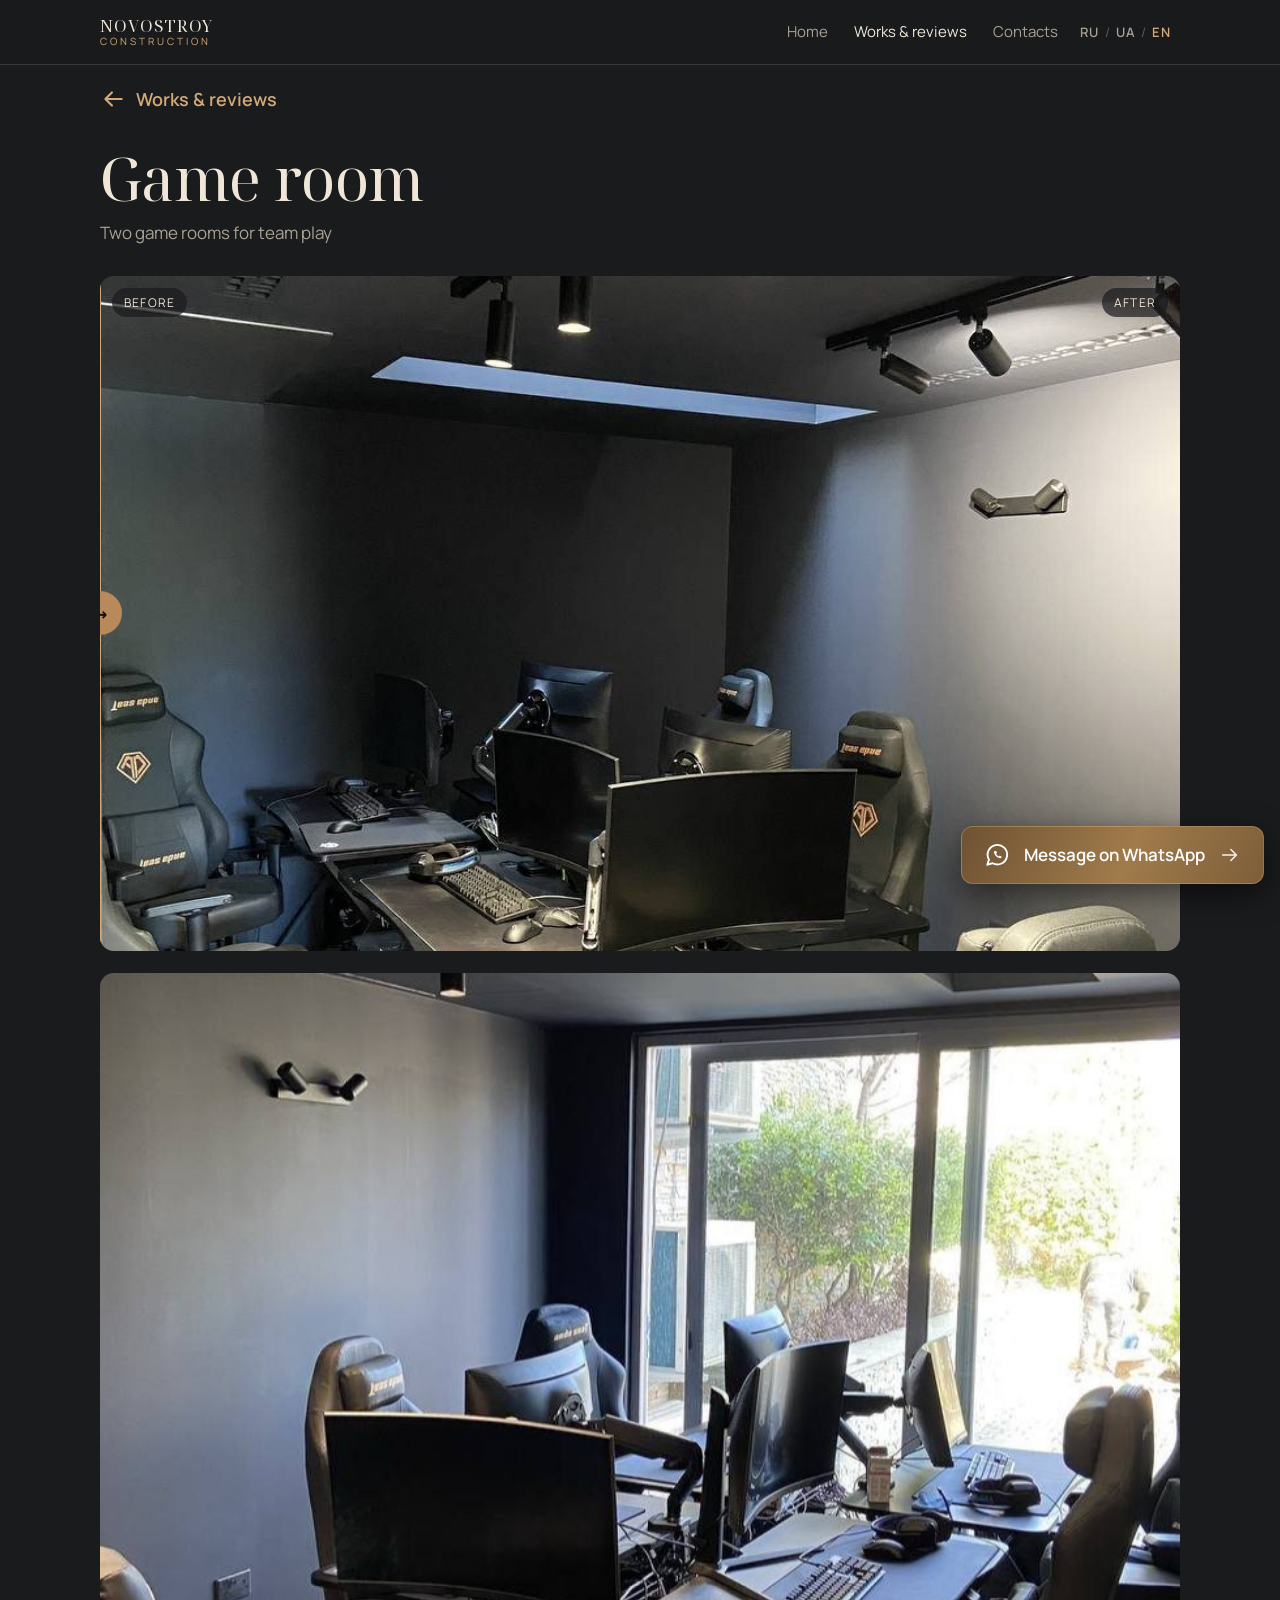
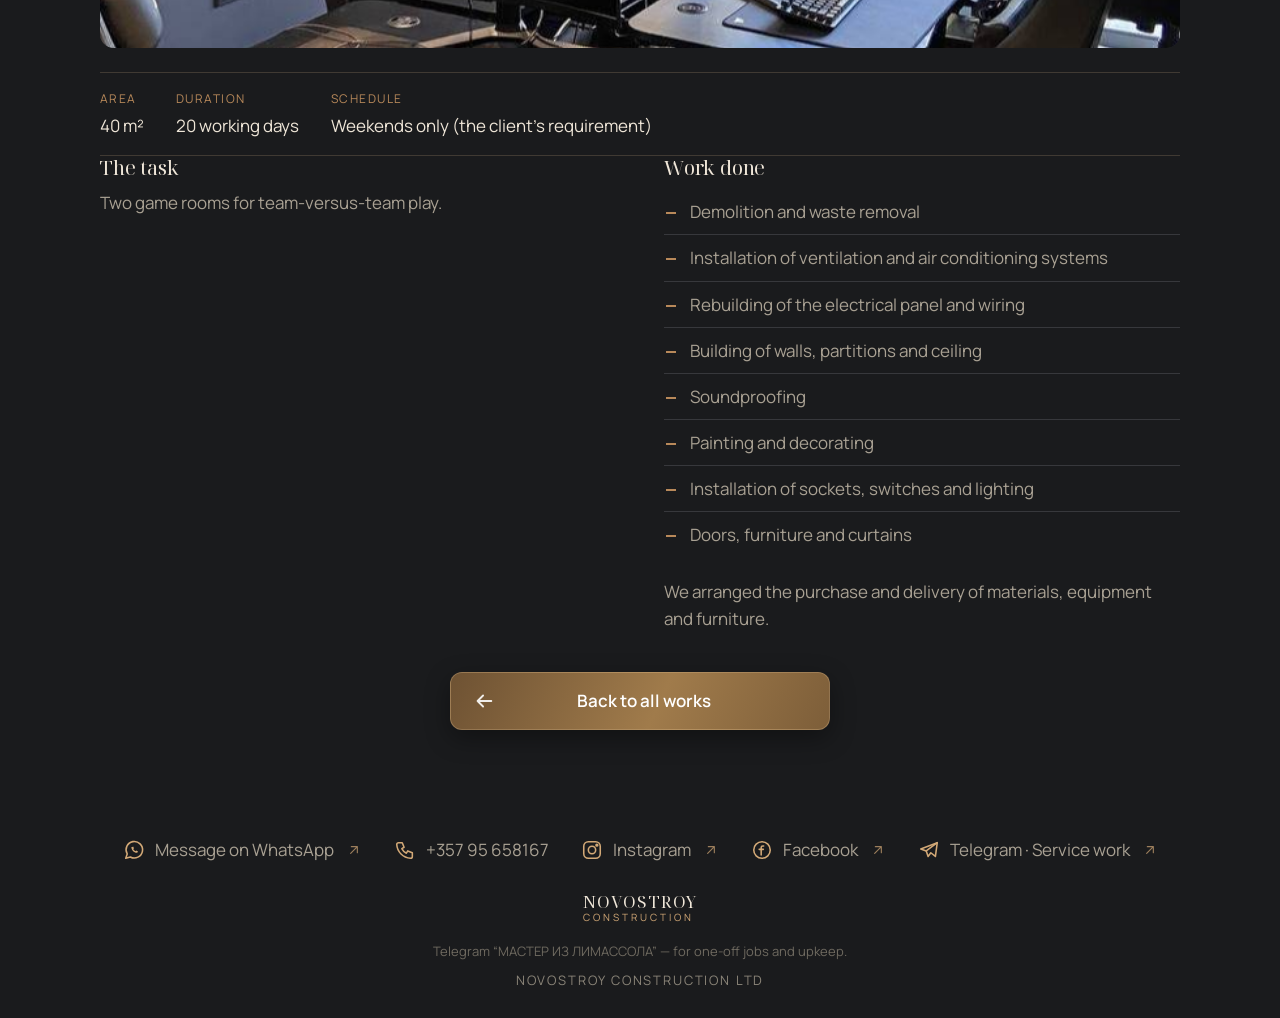
==== game.html @ 25ac3d50 "Add project details, three featured projects on home, hero projects button and company legal name" ====
<!doctype html>
<html lang="ru">
<head>
<meta charset="utf-8">
<meta name="viewport" content="width=device-width, initial-scale=1, viewport-fit=cover">
<title>Игровая комната — Novostroy Construction</title>
<meta name="description" content="Игровая комната — Две игровые комнаты для командной игры. Novostroy Construction, Лимассол.">
<!-- Пока сайт на проверке: просим поисковики его не индексировать. ПЕРЕД ЗАПУСКОМ ЭТУ СТРОКУ УДАЛИТЬ -->
<meta name="robots" content="noindex, nofollow">
<meta property="og:title" content="Игровая комната — Novostroy Construction">
<meta property="og:description" content="Игровая комната — Две игровые комнаты для командной игры. Novostroy Construction, Лимассол.">
<meta property="og:type" content="website">
<link rel="icon" href="img/favicon.png">
<link rel="preconnect" href="https://fonts.googleapis.com">
<link rel="preconnect" href="https://fonts.gstatic.com" crossorigin>
<link href="https://fonts.googleapis.com/css2?family=Manrope:wght@400;500;600;700&family=Noto+Serif+Display:wght@400;500&display=swap" rel="stylesheet">
<link rel="stylesheet" href="css/base.css?v=23">
<link rel="stylesheet" href="css/project.css?v=23">
<script>document.documentElement.classList.add('js')</script>
</head>
<body data-page="project" data-title="title_game">
<div id="site-header"></div>
<main class="wrap project">
  <a class="back" href="works.html"><svg viewBox="0 0 24 24" fill="none" stroke="currentColor" stroke-width="2" stroke-linecap="round" stroke-linejoin="round"><path d="M20 12H5M11 6l-6 6 6 6"/></svg><span data-t="back_w">Работы и отзывы</span></a>
  <div class="page-h"><h1 data-t="o3">Игровая комната</h1><p data-t="o3d">Две игровые комнаты для командной игры</p></div>
  <div class="ba real" data-ba><img src="img/game-after.jpg" width="960" height="1280" loading="lazy" decoding="async" alt=""><img class="b" src="img/game-before.jpg" width="960" height="1200" loading="lazy" decoding="async" alt=""><span class="ln"></span><span class="kn">↔</span><span class="tag l" data-t="before">До</span><span class="tag r" data-t="after">После</span><input type="range" min="0" max="100" value="50" aria-label="before / after"></div>
  <div class="gal n1"><div class="gi"><img src="img/game-after2.jpg" width="960" height="1280" loading="lazy" decoding="async" alt=""></div></div>
  <dl class="meta"><div><dt data-t="lbl_area">Площадь</dt><dd data-t="o3_area">40 м²</dd></div><div><dt data-t="lbl_term">Срок</dt><dd data-t="o3_term">20 рабочих дней</dd></div><div><dt data-t="lbl_sched">График</dt><dd data-t="o3_sched">Только по выходным (условие заказчика)</dd></div></dl>
  <div class="det">
    <div><h3 data-t="task">Задача</h3><p data-t="o3t">Две игровые комнаты для игры «команда на команду».</p></div>
    <div><h3 data-t="done">Что сделали</h3><ul class="ck"><li data-t="o3w1">Демонтаж и вывоз мусора</li><li data-t="o3w2">Установка систем вентиляции и кондиционирования</li><li data-t="o3w3">Пересборка электрощита и проводки</li><li data-t="o3w4">Возведение стен, перегородок и потолка</li><li data-t="o3w5">Шумоизоляция</li><li data-t="o3w6">Малярные работы</li><li data-t="o3w7">Установка розеток, выключателей и освещения</li><li data-t="o3w8">Двери, мебель, шторы</li></ul><p class="pnote" data-t="o3n">Закупку и доставку материалов, техники и мебели организовала наша компания.</p></div>
  </div>
  <div class="rev"></div>
  <div class="backbox"><a class="btn bk" href="works.html"><svg class="ar" viewBox="0 0 24 24" fill="none" stroke="currentColor" stroke-width="2" stroke-linecap="round" stroke-linejoin="round"><path d="M20 12H5M11 6l-6 6 6 6"/></svg><span data-t="back_all">Вернуться ко всем работам</span></a></div>
</main>

<div id="site-footer"></div>
<script src="js/config.js?v=23" defer></script>
<script src="js/i18n.js?v=23" defer></script>
<script src="js/common.js?v=23" defer></script>
<script src="js/project.js?v=23" defer></script>
</body>
</html>
---- css/base.css ----
/* ===== Общие стили для всех страниц ===== */

/* Цвета и шрифты. Меняются в одном месте */
:root {
  --bg: #1a1b1d;
  --bg2: #222326;
  --bg3: #2a2b2f;
  --line: #37383c;
  --tx: #efe6d8;
  --mut: #a9a193;
  --br: #b8895a;
  --br2: #d3a977;
  --r: 0.875rem;
  --serif: 'Noto Serif Display', 'Noto Serif', Georgia, serif;
  --sans: 'Manrope', system-ui, sans-serif;
}

* { box-sizing: border-box; margin: 0; padding: 0; }
html {
  scroll-behavior: smooth; -webkit-text-size-adjust: 100%;
  /* Всё в rem: на широких экранах (1920 и больше) сайт сам становится крупнее.
     До 1360 пикселей ширины = 16px, на 1920 = 24px (в 1,5 раза), потолок 30px. */
  font-size: clamp(16px, calc(1.43vw - 3.43px), 30px);
}
body {
  background: var(--bg);
  color: var(--tx);
  font: 400 1.0625rem/1.6 var(--sans);
  overflow-x: hidden;
  animation: page-in .16s ease-out;
}
@keyframes page-in { from { opacity: 0; } to { opacity: 1; } }
@media (max-width: 640px) { body { padding-bottom: 5.25rem; } }

img { display: block; max-width: 100%; height: auto; }
a { color: inherit; text-decoration: none; }
button { font: inherit; color: inherit; background: none; border: 0; cursor: pointer; }
.wrap { max-width: 70rem; margin: 0 auto; padding: 0 1.25rem; }
h1, h2, h3 { font-family: var(--serif); font-weight: 400; line-height: 1.15; letter-spacing: -.01em; }
h2 { font-size: clamp(1.75rem, 4vw, 2.5rem); margin-bottom: 1.125rem; }
section { padding: 3.5rem 0; }
p { color: var(--mut); max-width: 62ch; }
p + p { margin-top: 0.75rem; }
.eyebrow {
  font-size: clamp(1.1875rem, 2.6vw, 1.5rem);
  letter-spacing: .12em;
  text-transform: uppercase;
  color: var(--br2);
  margin-bottom: 0.875rem;
  font-weight: 700;
}

/* ===== Шапка ===== */
.site-header {
  position: sticky; top: 0; z-index: 50;
  background: rgba(26, 27, 29, .92);
  backdrop-filter: blur(0.625rem);
  border-bottom: 1px solid var(--line);
}
.hd { display: flex; align-items: center; gap: 0.875rem; height: 4rem; }
.brand {
  display: flex; align-items: center; gap: 0.6875rem;
  font-family: var(--serif); font-size: 1.0625rem; letter-spacing: .06em; line-height: 1.1;
  flex: 1;
}
.brand .lg { height: 2.375rem; width: auto; }
.brand small {
  display: block; font-family: var(--sans); font-size: 0.625rem; letter-spacing: .3em; color: var(--br2);
}
nav.d { display: none; gap: 1.625rem; font-size: 0.9375rem; color: var(--mut); }
nav.d a:hover, nav.d a.on { color: var(--tx); }
.fl { display: flex; align-items: center; }
.fl button {
  min-width: 2.25rem; height: 2.75rem; padding: 0 0.5rem;
  font: 600 0.8125rem var(--sans); letter-spacing: .08em; color: var(--mut);
  transition: color .2s;
}
.fl button { position: relative; }
.fl button + button::before { content: "/"; position: absolute; left: 0; top: 50%; transform: translate(-50%, -50%); color: var(--mut); opacity: .5; font-weight: 400; }
.fl button:hover { color: var(--tx); }
.fl button.on { color: var(--br2); }
.burger { width: 2.75rem; height: 2.75rem; display: grid; place-content: center; gap: 0.3125rem; }
.burger i { display: block; width: 1.375rem; height: 2px; background: var(--tx); }
.menu { display: none; border-top: 1px solid var(--line); background: var(--bg); }
.menu.open { display: block; }
.menu a { display: block; padding: 1rem 1.25rem; border-bottom: 1px solid var(--line); font-size: 1.125rem; }
@media (min-width: 860px) {
  nav.d { display: flex; }
  .burger { display: none; }
  .menu { display: none !important; }
}

/* ===== Кнопки и ссылки ===== */
.btn {
  display: inline-flex; align-items: center; gap: 0.875rem;
  min-height: 3.625rem; padding: 0 1.375rem; border-radius: 0.75rem;
  background: linear-gradient(115deg, #6e5233 0%, #a07b4b 55%, #7d5e39 100%);
  border: 1px solid rgba(235, 200, 150, .28);
  color: #fff; font-weight: 600; font-size: 1.0625rem;
  box-shadow: 0 0.5rem 1.5rem rgba(0, 0, 0, .35);
  transition: filter .2s, opacity .25s;
}
.btn span { flex: 1; }
.btn .ar { width: 1.375rem; height: 1.375rem; opacity: .9; transition: transform .2s; }
.btn .wi { width: 1.625rem; height: 1.625rem; flex: none; }
.btn:hover { filter: brightness(1.08); }
.btn:hover .ar { transform: translateX(0.25rem); }
.btn.bk { display: flex; width: min(100%, 23.75rem); margin: 0 auto; padding-right: 3.125rem; }
.btn.bk span { text-align: center; }
.btn.bk:hover .ar { transform: translateX(-0.25rem); }

.link {
  color: var(--br2); font-weight: 600; font-size: 1.125rem;
  display: inline-flex; align-items: center; gap: 0.625rem; padding: 0.75rem 0;
}
.link svg { width: 1.625rem; height: 1.625rem; transition: transform .2s; }
.link:hover svg { transform: translateX(0.25rem); }
.link:hover { text-decoration: underline; }

.back {
  display: inline-flex; align-items: center; gap: 0.625rem;
  padding: 1.25rem 0 0; color: var(--br2); font-weight: 600; font-size: 1.125rem;
}
.back svg { width: 1.625rem; height: 1.625rem; transition: transform .2s; }
.back:hover svg { transform: translateX(-0.25rem); }

/* ===== Слайдер «до / после» ===== */
.ba {
  position: relative; border-radius: var(--r); overflow: hidden;
  aspect-ratio: 16 / 10; background: var(--bg3);
  --pos: 50%; user-select: none; touch-action: pan-y;
}
.ba img { position: absolute; inset: 0; width: 100%; height: 100%; object-fit: cover; }
.ba .b { clip-path: inset(0 calc(100% - var(--pos)) 0 0); }
.ba .ln { position: absolute; top: 0; bottom: 0; left: var(--pos); width: 2px; background: var(--br2); transform: translateX(-1px); }
.ba .kn {
  position: absolute; top: 50%; left: var(--pos); width: 2.75rem; height: 2.75rem; margin: -1.375rem 0 0 -1.375rem;
  border-radius: 50%; background: var(--br); color: #1a1208;
  display: grid; place-content: center; font-weight: 700; pointer-events: none;
}
.ba input { position: absolute; inset: 0; width: 100%; height: 100%; opacity: 0; cursor: ew-resize; margin: 0; }
.ba .tag {
  position: absolute; top: 0.75rem; padding: 0.3125rem 0.75rem; border-radius: 6.1875rem;
  background: rgba(26, 27, 29, .7); font-size: 0.75rem; letter-spacing: .1em; text-transform: uppercase;
}
.ba .tag.l { left: 0.75rem; }
.ba .tag.r { right: 0.75rem; }

/* ===== Отзывы ===== */
blockquote {
  white-space: pre-line;
  font-family: var(--serif); font-size: clamp(1.375rem, 3.4vw, 2rem); line-height: 1.35;
  border-left: 2px solid var(--br); padding-left: 1.375rem; margin: 0.5rem 0; max-width: 30em;
}
.who { margin-top: 0.875rem; color: var(--mut); font-size: 0.9375rem; }

/* ===== Блок «Обсудим ваш ремонт» ===== */
.cta {
  background: var(--bg2);
  border-top: 1px solid var(--line); border-bottom: 1px solid var(--line);
  text-align: center;
}
.cta p { margin: 0 auto 1.5rem; }
.cta .btn { display: flex; width: min(100%, 23.75rem); margin: 0 auto; }
.cta .ph {
  display: flex; justify-content: center; align-items: center; gap: 0.625rem;
  margin-top: 1.25rem; font-size: 1.5rem; font-family: var(--serif);
}
.cta .ph svg { width: 1.375rem; height: 1.375rem; color: var(--br2); }
@media (max-width: 640px) { .cta .btn { width: 100%; } }

/* ===== Подвал ===== */
.site-footer { padding: 2.5rem 0 1.75rem; }
.ft { display: flex; flex-direction: column; gap: 1.25rem; align-items: center; justify-content: center; }
.ft nav { display: flex; flex-wrap: wrap; gap: 0.5rem 2rem; justify-content: center; }
.ft nav a { display: inline-flex; align-items: center; gap: 0.625rem; padding: 0.625rem 0; color: var(--mut); }
.ft nav a:hover { color: var(--tx); }
.ft nav svg { width: 1.375rem; height: 1.375rem; flex: none; color: var(--br2); }
.ft nav .ar { width: 1rem; height: 1rem; opacity: .7; margin-left: 2px; }
.ft .brand { flex: none; justify-content: center; }
.copy { margin: 1.125rem auto 0; font-size: 0.8125rem; color: #6f6a60; text-align: center; }
/* WhatsApp и телефон в подвале показываем только на страницах объектов */
.xo { display: none !important; }
[data-page="project"] .xo { display: inline-flex !important; }
@media (max-width: 640px) {
  .ft { align-items: stretch; }
  .ft nav { flex-direction: column; gap: 0; }
  .ft nav a { padding: 1rem 0; border-bottom: 1px solid var(--line); }
  .ft nav a .ar { margin-left: auto; }
  [data-page="project"] .xo { display: flex !important; }
}

/* ===== Закреплённая кнопка WhatsApp ===== */
.wa { transition: opacity .25s; position: fixed; z-index: 45; right: max(1rem, env(safe-area-inset-right)); bottom: max(1rem, env(safe-area-inset-bottom)); will-change: transform; }
.wa .btn { box-shadow: 0 0.625rem 1.875rem rgba(0, 0, 0, .55); min-width: 18.125rem; }
@media (max-width: 640px) {
  .wa { left: max(0.75rem, env(safe-area-inset-left)); right: max(0.75rem, env(safe-area-inset-right)); }
  .wa .btn { width: 100%; min-height: 3.5rem; }
}

/* Плашка «Номер скопирован» */
.toast {
  position: fixed; left: 50%; bottom: 6rem; transform: translate(-50%, 0.625rem); z-index: 120;
  background: var(--bg3); border: 1px solid var(--br); color: var(--tx);
  padding: 0.75rem 1.25rem; border-radius: 0.75rem; opacity: 0; pointer-events: none; transition: .2s;
}
.toast.on { opacity: 1; transform: translate(-50%, 0); }

/* Плавное появление блоков при прокрутке */
html.js .rvl { opacity: 0; transform: translateY(1.125rem); transition: .7s; }
html.js .rvl.in { opacity: 1; transform: none; }

/* Если у человека в системе отключены анимации */
@media (prefers-reduced-motion: reduce) {
  * { transition: none !important; scroll-behavior: auto !important; animation: none !important; }
  html.js .rvl { opacity: 1; transform: none; }
}

/* Фото в слайдере «до/после» вертикальные: на телефоне рамка выше */
.ba.real img { object-position: 50% 42%; }
@media (max-width: 640px) { .ba.real { aspect-ratio: 4 / 5; } }

/* ===== Лента фото: сама плывёт справа налево, пока её не тронули ===== */
.mq { overflow-x: auto; overflow-y: hidden; scrollbar-width: none; cursor: grab; user-select: none; -webkit-user-select: none; }
.mq::-webkit-scrollbar { display: none; }
.mq.drag { cursor: grabbing; }
.mqt { display: flex; gap: 0.75rem; width: max-content; }
.mi { flex: none; height: clamp(17rem, 52vw, 30rem); border-radius: var(--r); overflow: hidden; background: var(--bg3); cursor: zoom-in; }
.mi img { display: block; height: 100%; width: auto; -webkit-user-drag: none; }
.mq.card .mi { height: clamp(15rem, 44vw, 24rem); cursor: grab; }
.mq.big { margin-top: 1.375rem; }
.mq.big { margin-bottom: 1.75rem; }
.card .mq { margin-bottom: 0; }

/* ===== Видео ===== */
.vid { position: relative; border-radius: var(--r); overflow: hidden; background: var(--bg3); aspect-ratio: 9 / 16; cursor: pointer; }
.vid video { display: block; width: 100%; height: 100%; object-fit: cover; }
.vrow { display: flex; gap: 0.75rem; margin: 1.375rem 0 1.75rem; }
.card .vrow { margin: 0; }
.vrow .vid { flex: none; height: clamp(17rem, 52vw, 30rem); }
.vrow .mq { flex: 1; min-width: 0; margin: 0; }
@media (max-width: 640px) {
  .vrow { flex-direction: column; }
  .vrow .vid { height: auto; width: min(100%, 15rem); }
}
.vpair { display: grid; grid-template-columns: repeat(2, minmax(0, 18rem)); gap: 0.75rem; }
.more { padding: 2.75rem 0 3rem; border-top: 1px solid var(--line); }
.vgrid { display: grid; gap: 1.5rem 0.75rem; grid-template-columns: repeat(auto-fill, minmax(11rem, 1fr)); margin-top: 1.25rem; }
.vw h3 { font: 500 1.125rem/1.25 var(--serif); margin: 0.75rem 0 0.375rem; color: var(--tx); }
.vw p { font-size: 0.9375rem; color: var(--mut); }
.tgp { margin-top: 2.25rem; }
.tgl { margin-top: 0.5rem; display: inline-flex; }
.card .vrow .vid { height: clamp(15rem, 44vw, 24rem); }
@media (max-width: 640px) { .card .vrow .vid { height: auto; } }
.rvlink { display: block; color: inherit; text-decoration: none; max-width: 30em; }
.rvlink blockquote { transition: border-color .25s; }
.rvlink:hover blockquote { border-left-color: var(--br2, var(--br)); }
.rvtg { display: flex; align-items: center; justify-content: flex-end; gap: 0.4rem; margin-top: 0.625rem; font-size: 0.875rem; color: var(--br); transition: color .25s; }
.rvlink:hover .rvtg { color: var(--tx); }
a.vw { display: block; color: inherit; text-decoration: none; }
a.vw .rvtg { justify-content: flex-start; }
a.vw:hover h3 { color: var(--br2); }
a.tgc { display: block; color: inherit; text-decoration: none; }
a.vw { display: flex; flex-direction: column; }
a.vw .rvtg { margin-top: auto; padding-top: 0.75rem; }

@media (max-width: 640px) { .vrow .vid, .vid.intro { margin-left: auto; margin-right: auto; } }

/* ===== Видео на весь экран ===== */
#vb { position: fixed; inset: 0; z-index: 90; display: none; background: rgba(12, 12, 13, .96); }
#vb.on { display: grid; place-items: center; }
#vb video { max-width: 100%; max-height: 100svh; background: #000; }
.vbx { position: absolute; top: max(0.75rem, env(safe-area-inset-top)); right: 0.875rem; width: 3rem; height: 3rem; border-radius: 50%; border: 0; background: rgba(40, 40, 42, .8); color: #fff; display: grid; place-items: center; cursor: pointer; }
.vbx svg { width: 1.375rem; height: 1.375rem; }

/* Просмотр фото на весь экран */
#lb {
  position: fixed; inset: 0; z-index: 100; background: #0b0b0c; display: none;
  touch-action: pan-y; user-select: none; -webkit-user-select: none; overflow: hidden;
}
#lb.on { display: block; }
.lbt { position: absolute; inset: 0; display: flex; transition: transform .25s ease; will-change: transform; }
.lbs { flex: 0 0 100%; display: grid; place-items: center; padding: 4rem 0.875rem 3.5rem; min-width: 0; }
.lbs > img { width: 100%; max-height: calc(100svh - 8.125rem); object-fit: contain; border-radius: 0.5rem; }
.lbs .ba { width: min(100%, 68.75rem); margin: 0; }
#lb button {
  position: absolute; z-index: 3; width: 3rem; height: 3rem; border-radius: 50%;
  background: rgba(40, 41, 44, .85); border: 1px solid var(--line);
  display: grid; place-content: center; color: var(--tx);
}
#lb button svg { width: 1.375rem; height: 1.375rem; }
.lbx { top: max(0.75rem, env(safe-area-inset-top)); right: 0.875rem; }
.lbp, .lbn { top: 50%; margin-top: -1.5rem; }
.lbp { left: 0.875rem; }
.lbn { right: 0.875rem; }
.lbp svg { transform: scaleX(-1); }
.lbc {
  position: absolute; bottom: max(1.125rem, env(safe-area-inset-bottom)); left: 0; right: 0;
  text-align: center; color: var(--mut); font-size: 0.9375rem; letter-spacing: .1em;
}
@media (max-width: 640px) { .lbp, .lbn { display: none !important; } }

.rvlbl { margin: 1.25rem 0 0; font-size: 0.75rem; letter-spacing: 0.14em; text-transform: uppercase; color: var(--br); }
.rvlbl + blockquote { margin-top: 0.5rem; }

.copy.legal { margin-top: 0.5rem; letter-spacing: 0.14em; color: #8a8478; }
---- css/project.css ----
/* ===== Страница объекта (вилла, дом, игровая комната) ===== */
.page-h { padding: 1.5rem 0 0.5rem; }
.page-h h1 { font-size: clamp(2.125rem, 6vw, 3.75rem); }
.page-h p { margin-top: 0.375rem; }
.project .ba { margin-top: 1.375rem; }

/* Галерея */
.gal { display: grid; gap: 0.625rem; margin: 1.375rem 0; }
.gi { overflow: hidden; border-radius: var(--r); aspect-ratio: 16 / 10; background: var(--bg3); cursor: zoom-in; }
.gi img {
  width: 100%; height: 100%; object-fit: cover;
  transform: translateY(var(--y, 0px)) scale(1.16); /* --y меняет скрипт: лёгкий параллакс */
  will-change: transform;
}
@media (min-width: 760px) {
  .gal { grid-template-columns: 2fr 1fr; grid-template-rows: 1fr 1fr; height: 27.5rem; }
  .gi { aspect-ratio: auto; height: 100%; }
  .gi:first-child { grid-row: span 2; }
}

/* Задача и что сделали */
.det { display: grid; gap: 1.375rem; }
@media (min-width: 760px) { .det { grid-template-columns: 1fr 1fr; gap: 3rem; } }
.det h3 { font-size: 1.25rem; margin-bottom: 0.625rem; color: var(--tx); }
ul.ck { list-style: none; }
ul.ck li { padding: 0.5625rem 0 0.5625rem 1.625rem; position: relative; color: var(--mut); border-bottom: 1px solid var(--line); }
ul.ck li:last-child { border-bottom: 0; }
ul.ck li::before { content: ""; position: absolute; left: 2px; top: 1.4375rem; width: 0.625rem; height: 2px; background: var(--br); }
.rev { margin-top: 2.25rem; }
.backbox { margin: 2.5rem 0 3.5rem; }

@media (prefers-reduced-motion: reduce) { .gi img { transform: scale(1.02) !important; } }
.det p + h3 { margin-top: 1.5rem; }

.gal.n1 { grid-template-columns: 1fr; grid-template-rows: auto; height: auto; }
.gal.n1 .gi { aspect-ratio: 16 / 10; }
.pg { display: grid; gap: 0.625rem; margin: 1.375rem 0; grid-template-columns: repeat(2, 1fr); }
.pg .gi { aspect-ratio: 4 / 5; }
@media (min-width: 760px) { .pg { grid-template-columns: repeat(3, 1fr); } }
.pg .gi { min-width: 0; }
.rev blockquote { font-size: clamp(1.125rem, 2.4vw, 1.375rem); line-height: 1.5; max-width: 38em; }

.meta { display: flex; flex-wrap: wrap; gap: 0.75rem 2rem; margin: 1.5rem 0 0; padding: 1rem 0; border-top: 1px solid rgba(235, 200, 150, .18); border-bottom: 1px solid rgba(235, 200, 150, .18); }
.meta dt { font-size: 0.75rem; letter-spacing: 0.12em; text-transform: uppercase; color: var(--br); }
.meta dd { margin: 0.25rem 0 0; font-size: 1.0625rem; }
.pnote { margin-top: 1.25rem; color: var(--mut); }
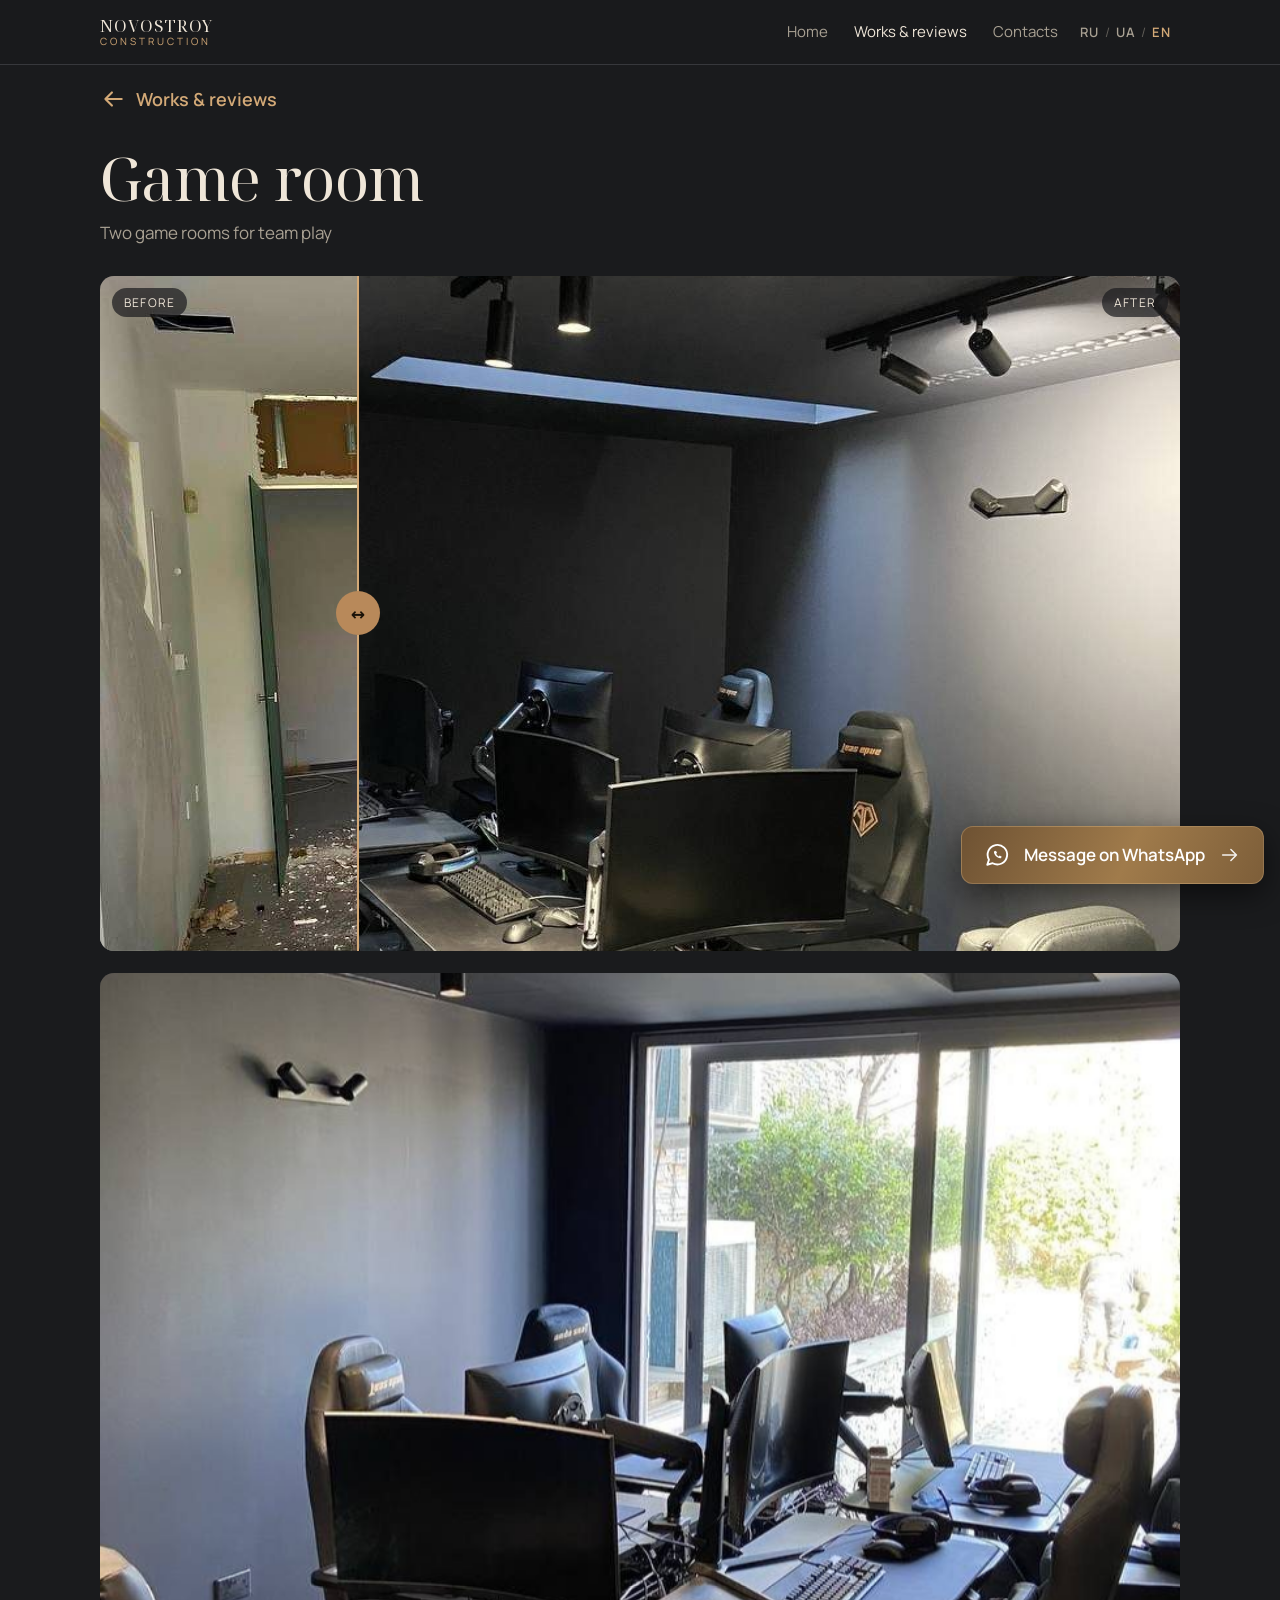
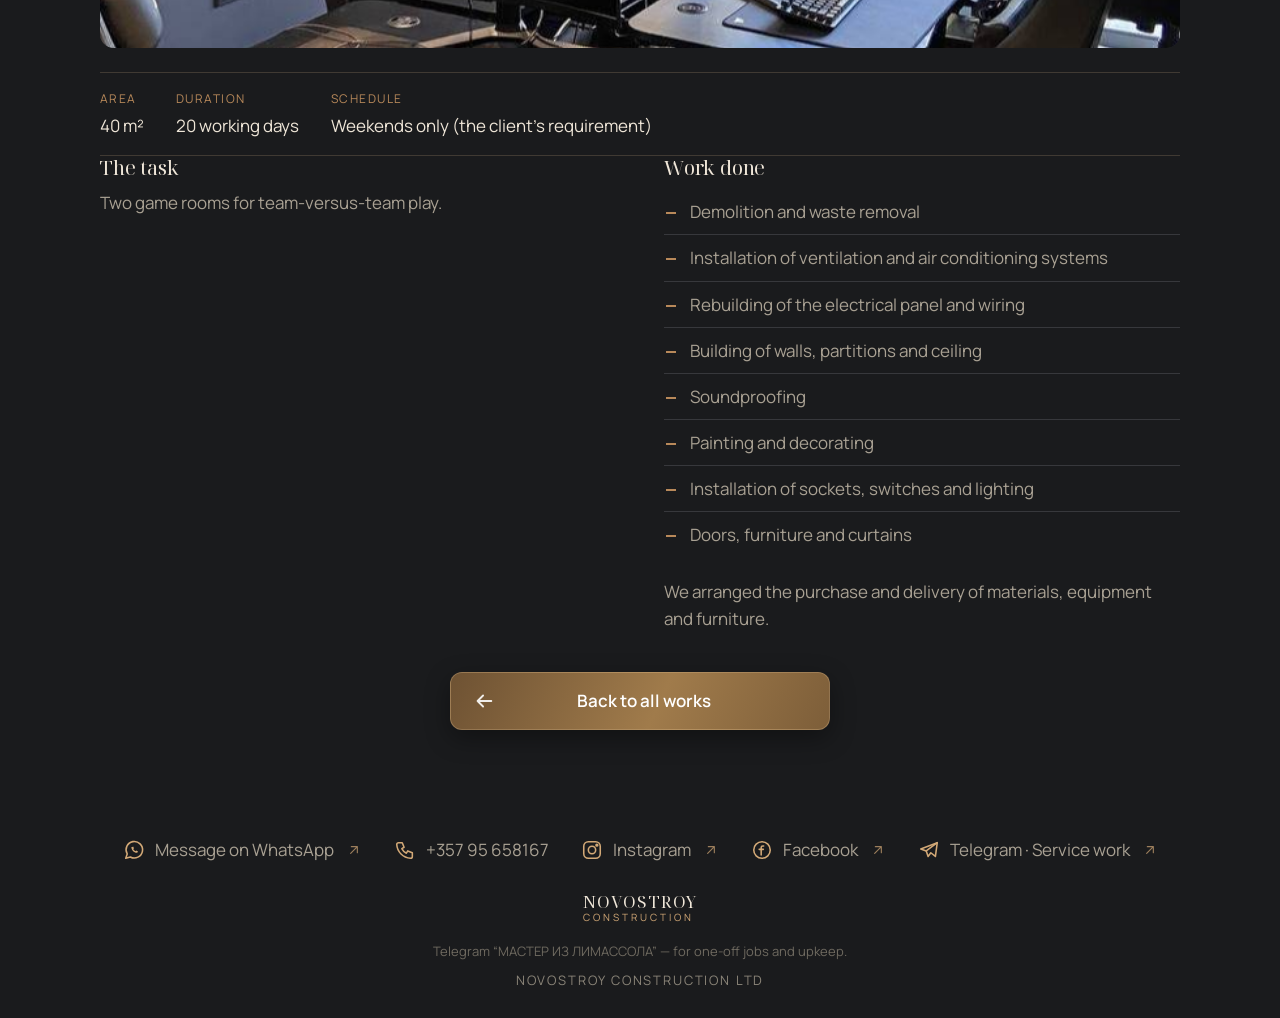
==== commit 2f7366d7: "Make client review blocks full width on desktop" ====
--- a/game.html
+++ b/game.html
@@ -14,8 +14,8 @@
 <link rel="preconnect" href="https://fonts.googleapis.com">
 <link rel="preconnect" href="https://fonts.gstatic.com" crossorigin>
 <link href="https://fonts.googleapis.com/css2?family=Manrope:wght@400;500;600;700&family=Noto+Serif+Display:wght@400;500&display=swap" rel="stylesheet">
-<link rel="stylesheet" href="css/base.css?v=23">
-<link rel="stylesheet" href="css/project.css?v=23">
+<link rel="stylesheet" href="css/base.css?v=24">
+<link rel="stylesheet" href="css/project.css?v=24">
 <script>document.documentElement.classList.add('js')</script>
 </head>
 <body data-page="project" data-title="title_game">
@@ -35,9 +35,9 @@
 </main>
 
 <div id="site-footer"></div>
-<script src="js/config.js?v=23" defer></script>
-<script src="js/i18n.js?v=23" defer></script>
-<script src="js/common.js?v=23" defer></script>
-<script src="js/project.js?v=23" defer></script>
+<script src="js/config.js?v=24" defer></script>
+<script src="js/i18n.js?v=24" defer></script>
+<script src="js/common.js?v=24" defer></script>
+<script src="js/project.js?v=24" defer></script>
 </body>
 </html>
--- a/css/base.css
+++ b/css/base.css
@@ -252,8 +252,8 @@
 .tgl { margin-top: 0.5rem; display: inline-flex; }
 .card .vrow .vid { height: clamp(15rem, 44vw, 24rem); }
 @media (max-width: 640px) { .card .vrow .vid { height: auto; } }
-.rvlink { display: block; color: inherit; text-decoration: none; max-width: 30em; }
-.rvlink blockquote { transition: border-color .25s; }
+.rvlink { display: block; color: inherit; text-decoration: none; }
+.rvlink blockquote { transition: border-color .25s; max-width: none; }
 .rvlink:hover blockquote { border-left-color: var(--br2, var(--br)); }
 .rvtg { display: flex; align-items: center; justify-content: flex-end; gap: 0.4rem; margin-top: 0.625rem; font-size: 0.875rem; color: var(--br); transition: color .25s; }
 .rvlink:hover .rvtg { color: var(--tx); }
--- a/css/project.css
+++ b/css/project.css
@@ -38,7 +38,7 @@
 .pg .gi { aspect-ratio: 4 / 5; }
 @media (min-width: 760px) { .pg { grid-template-columns: repeat(3, 1fr); } }
 .pg .gi { min-width: 0; }
-.rev blockquote { font-size: clamp(1.125rem, 2.4vw, 1.375rem); line-height: 1.5; max-width: 38em; }
+.rev blockquote { font-size: clamp(1.125rem, 2.4vw, 1.375rem); line-height: 1.5; max-width: none; }
 
 .meta { display: flex; flex-wrap: wrap; gap: 0.75rem 2rem; margin: 1.5rem 0 0; padding: 1rem 0; border-top: 1px solid rgba(235, 200, 150, .18); border-bottom: 1px solid rgba(235, 200, 150, .18); }
 .meta dt { font-size: 0.75rem; letter-spacing: 0.12em; text-transform: uppercase; color: var(--br); }
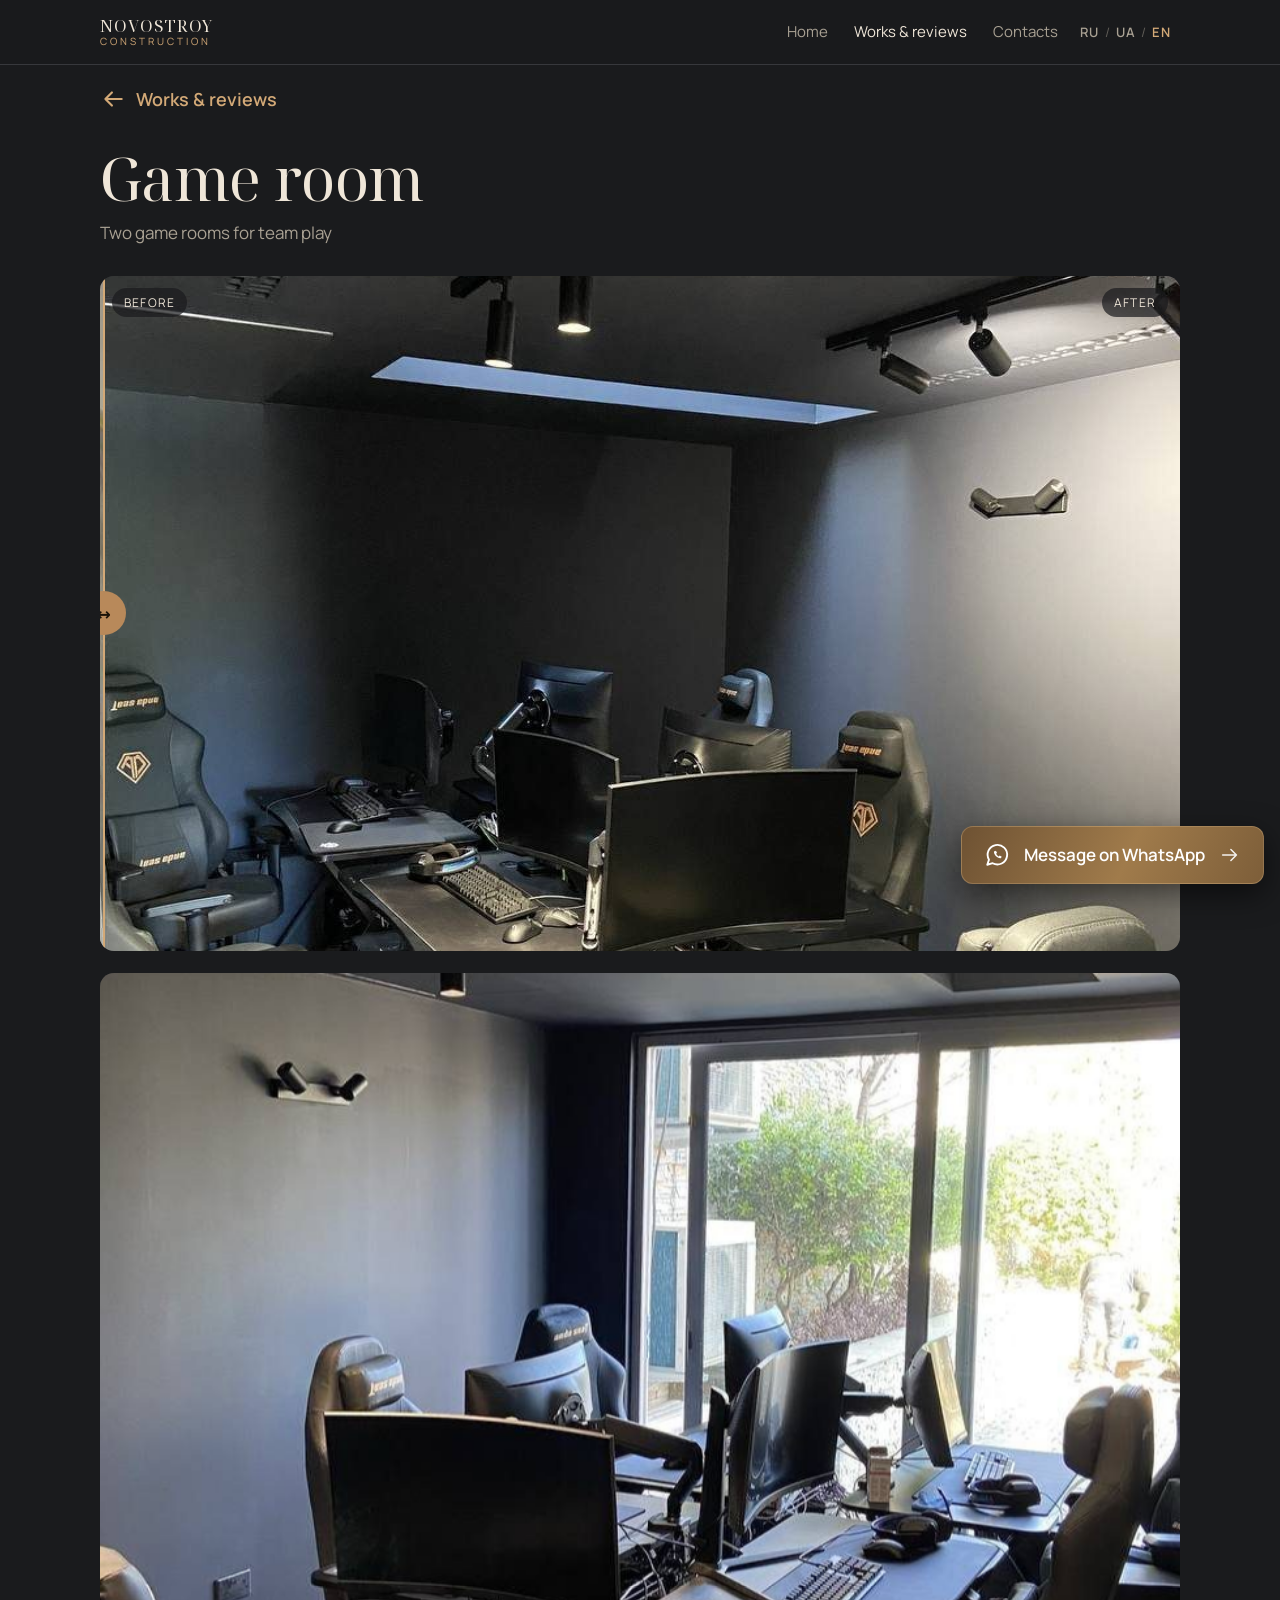
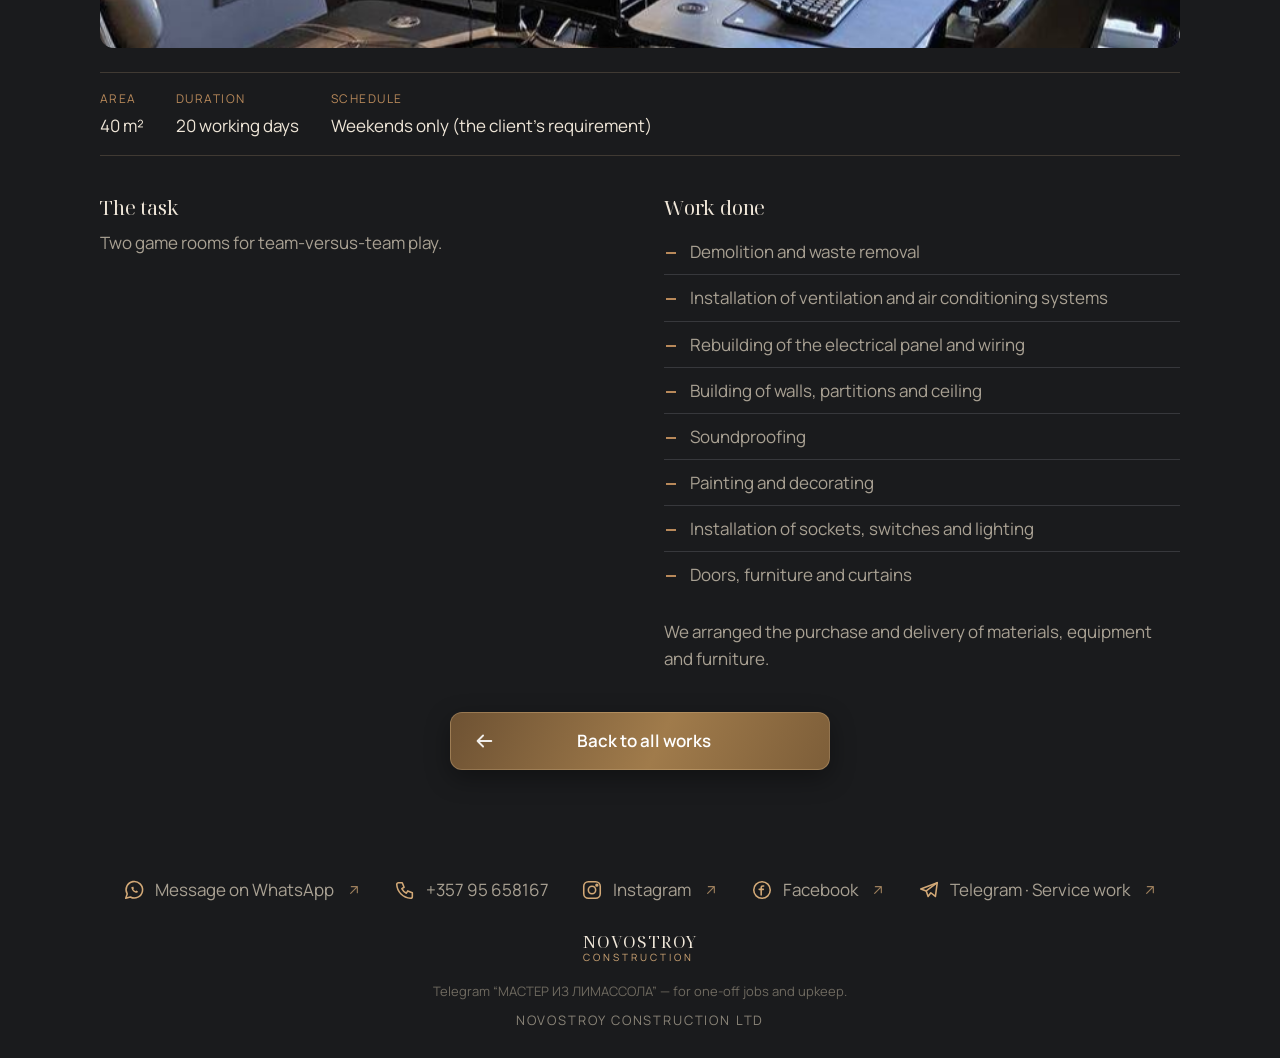
==== commit 9ed6606f: "Add spacing below project stats row" ====
--- a/game.html
+++ b/game.html
@@ -14,8 +14,8 @@
 <link rel="preconnect" href="https://fonts.googleapis.com">
 <link rel="preconnect" href="https://fonts.gstatic.com" crossorigin>
 <link href="https://fonts.googleapis.com/css2?family=Manrope:wght@400;500;600;700&family=Noto+Serif+Display:wght@400;500&display=swap" rel="stylesheet">
-<link rel="stylesheet" href="css/base.css?v=24">
-<link rel="stylesheet" href="css/project.css?v=24">
+<link rel="stylesheet" href="css/base.css?v=25">
+<link rel="stylesheet" href="css/project.css?v=25">
 <script>document.documentElement.classList.add('js')</script>
 </head>
 <body data-page="project" data-title="title_game">
@@ -35,9 +35,9 @@
 </main>
 
 <div id="site-footer"></div>
-<script src="js/config.js?v=24" defer></script>
-<script src="js/i18n.js?v=24" defer></script>
-<script src="js/common.js?v=24" defer></script>
-<script src="js/project.js?v=24" defer></script>
+<script src="js/config.js?v=25" defer></script>
+<script src="js/i18n.js?v=25" defer></script>
+<script src="js/common.js?v=25" defer></script>
+<script src="js/project.js?v=25" defer></script>
 </body>
 </html>
--- a/css/project.css
+++ b/css/project.css
@@ -40,7 +40,7 @@
 .pg .gi { min-width: 0; }
 .rev blockquote { font-size: clamp(1.125rem, 2.4vw, 1.375rem); line-height: 1.5; max-width: none; }
 
-.meta { display: flex; flex-wrap: wrap; gap: 0.75rem 2rem; margin: 1.5rem 0 0; padding: 1rem 0; border-top: 1px solid rgba(235, 200, 150, .18); border-bottom: 1px solid rgba(235, 200, 150, .18); }
+.meta { display: flex; flex-wrap: wrap; gap: 0.75rem 2rem; margin: 1.5rem 0 2.5rem; padding: 1rem 0; border-top: 1px solid rgba(235, 200, 150, .18); border-bottom: 1px solid rgba(235, 200, 150, .18); }
 .meta dt { font-size: 0.75rem; letter-spacing: 0.12em; text-transform: uppercase; color: var(--br); }
 .meta dd { margin: 0.25rem 0 0; font-size: 1.0625rem; }
 .pnote { margin-top: 1.25rem; color: var(--mut); }
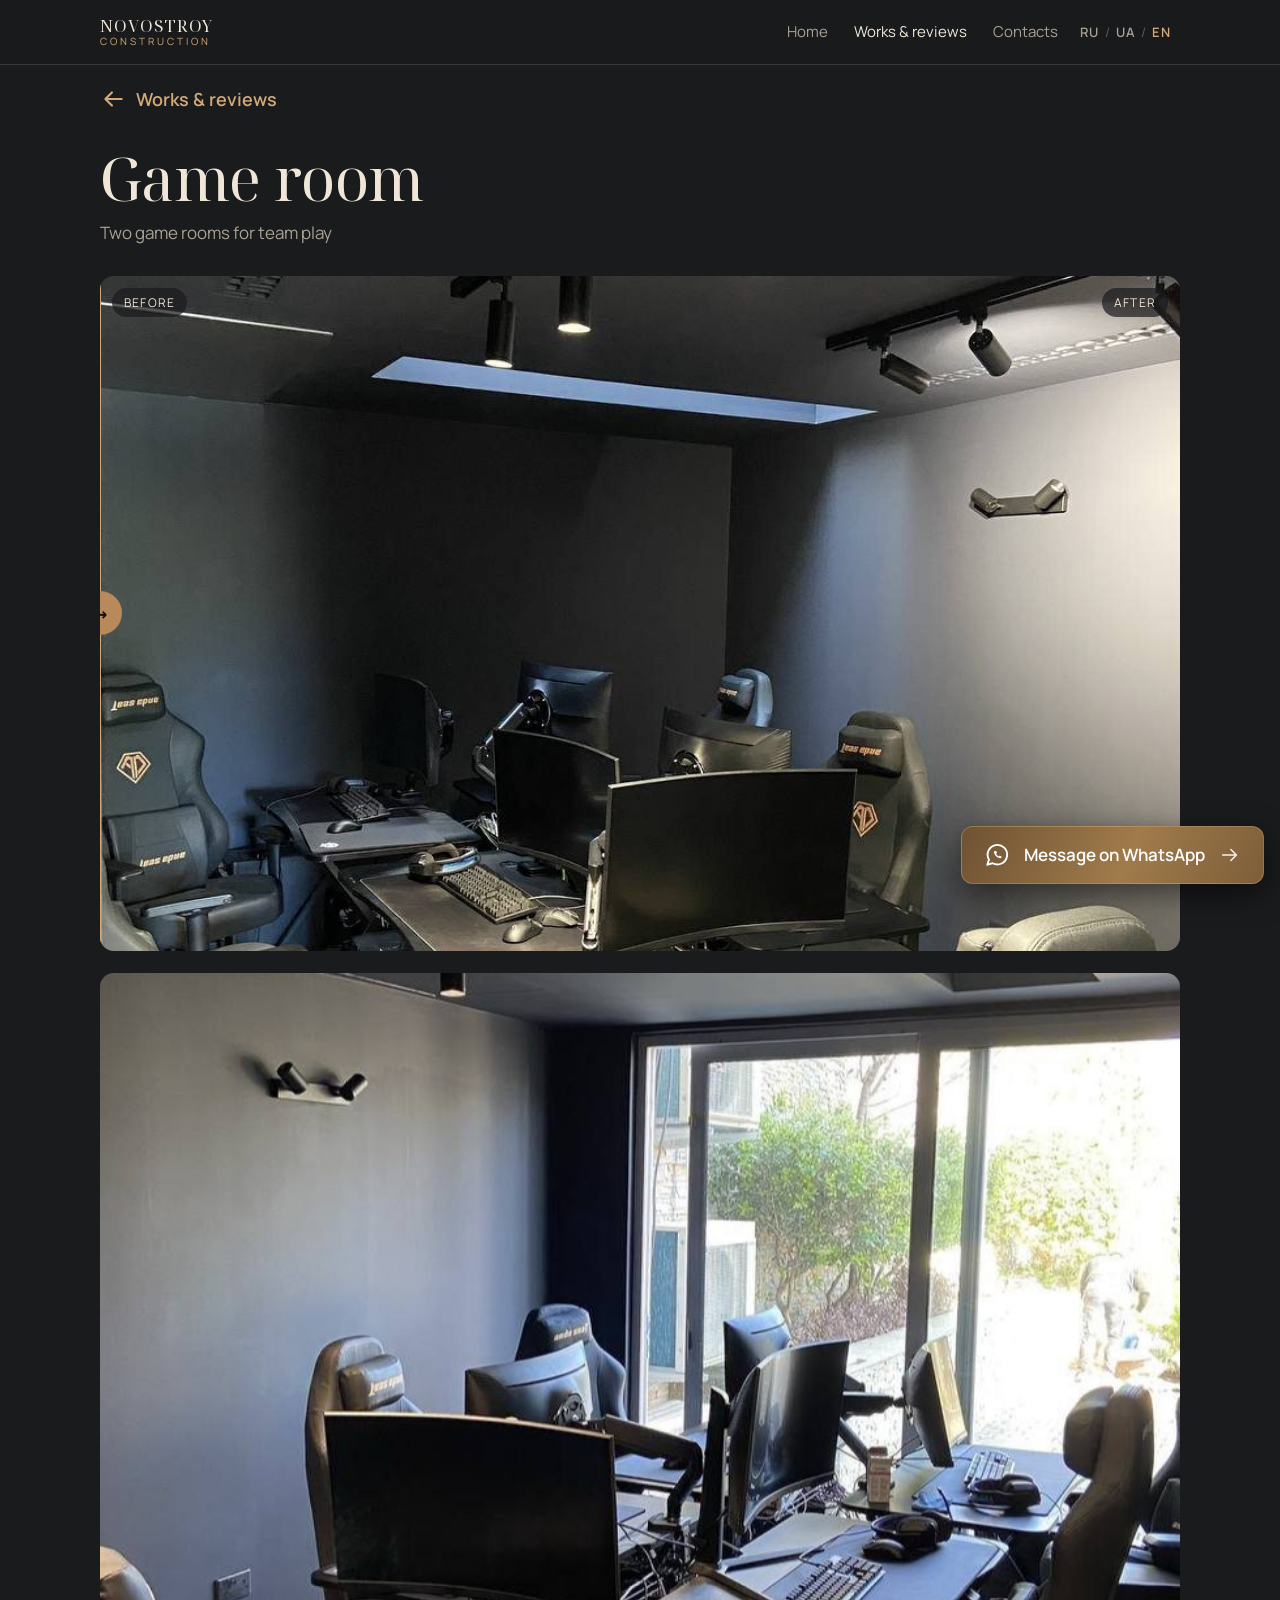
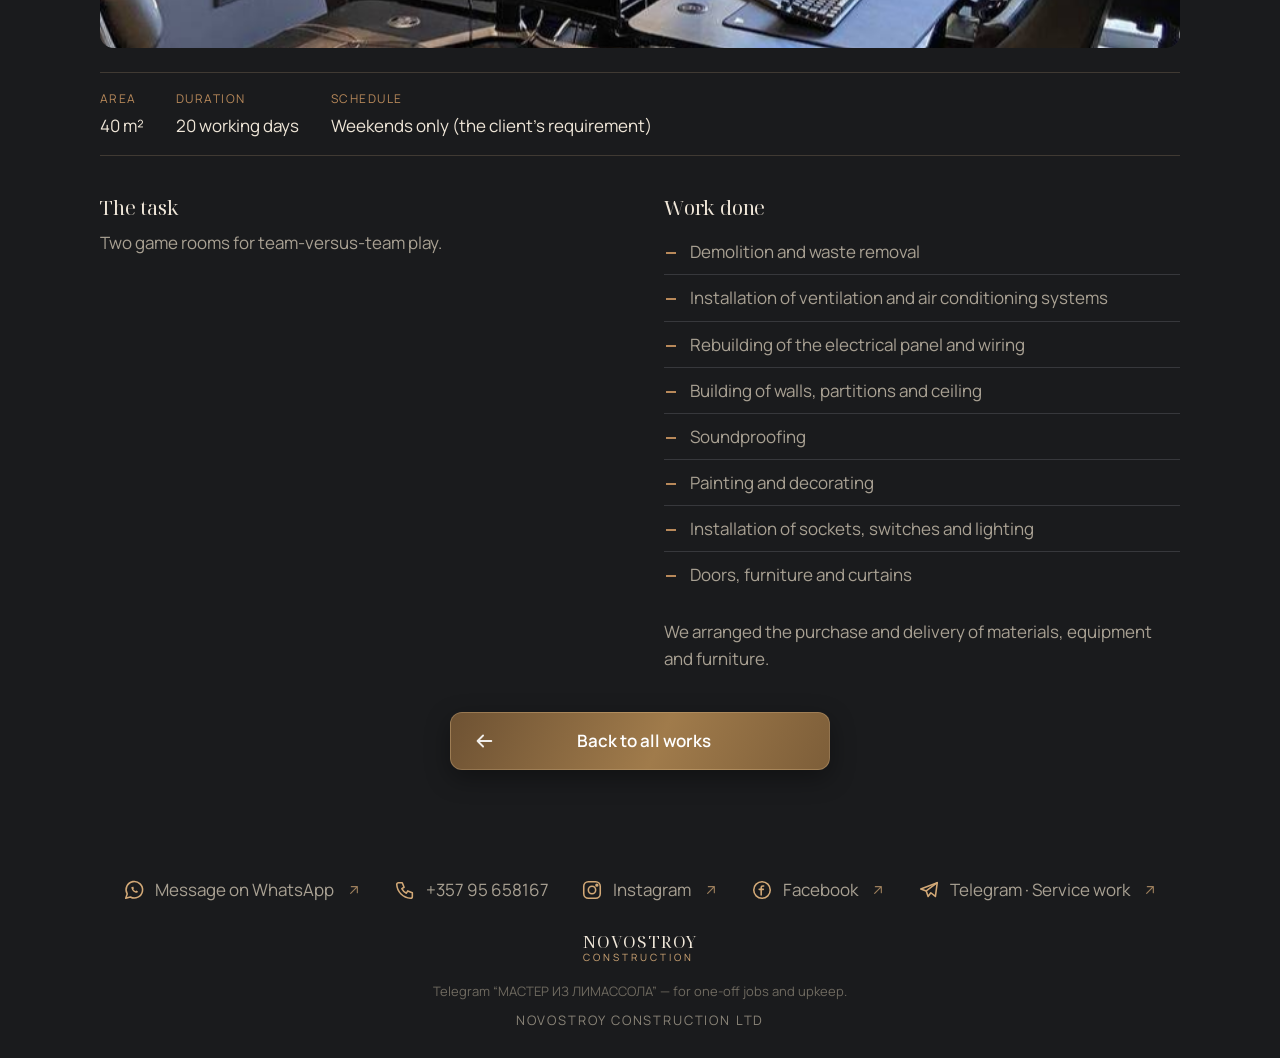
==== commit b0f111cd: "Limit extra spacing under project stats to wide screens" ====
--- a/game.html
+++ b/game.html
@@ -14,8 +14,8 @@
 <link rel="preconnect" href="https://fonts.googleapis.com">
 <link rel="preconnect" href="https://fonts.gstatic.com" crossorigin>
 <link href="https://fonts.googleapis.com/css2?family=Manrope:wght@400;500;600;700&family=Noto+Serif+Display:wght@400;500&display=swap" rel="stylesheet">
-<link rel="stylesheet" href="css/base.css?v=25">
-<link rel="stylesheet" href="css/project.css?v=25">
+<link rel="stylesheet" href="css/base.css?v=26">
+<link rel="stylesheet" href="css/project.css?v=26">
 <script>document.documentElement.classList.add('js')</script>
 </head>
 <body data-page="project" data-title="title_game">
@@ -35,9 +35,9 @@
 </main>
 
 <div id="site-footer"></div>
-<script src="js/config.js?v=25" defer></script>
-<script src="js/i18n.js?v=25" defer></script>
-<script src="js/common.js?v=25" defer></script>
-<script src="js/project.js?v=25" defer></script>
+<script src="js/config.js?v=26" defer></script>
+<script src="js/i18n.js?v=26" defer></script>
+<script src="js/common.js?v=26" defer></script>
+<script src="js/project.js?v=26" defer></script>
 </body>
 </html>
--- a/css/project.css
+++ b/css/project.css
@@ -40,7 +40,8 @@
 .pg .gi { min-width: 0; }
 .rev blockquote { font-size: clamp(1.125rem, 2.4vw, 1.375rem); line-height: 1.5; max-width: none; }
 
-.meta { display: flex; flex-wrap: wrap; gap: 0.75rem 2rem; margin: 1.5rem 0 2.5rem; padding: 1rem 0; border-top: 1px solid rgba(235, 200, 150, .18); border-bottom: 1px solid rgba(235, 200, 150, .18); }
+.meta { display: flex; flex-wrap: wrap; gap: 0.75rem 2rem; margin: 1.5rem 0 1.25rem; padding: 1rem 0; border-top: 1px solid rgba(235, 200, 150, .18); border-bottom: 1px solid rgba(235, 200, 150, .18); }
 .meta dt { font-size: 0.75rem; letter-spacing: 0.12em; text-transform: uppercase; color: var(--br); }
 .meta dd { margin: 0.25rem 0 0; font-size: 1.0625rem; }
 .pnote { margin-top: 1.25rem; color: var(--mut); }
+@media (min-width: 760px) { .meta { margin-bottom: 2.5rem; } }
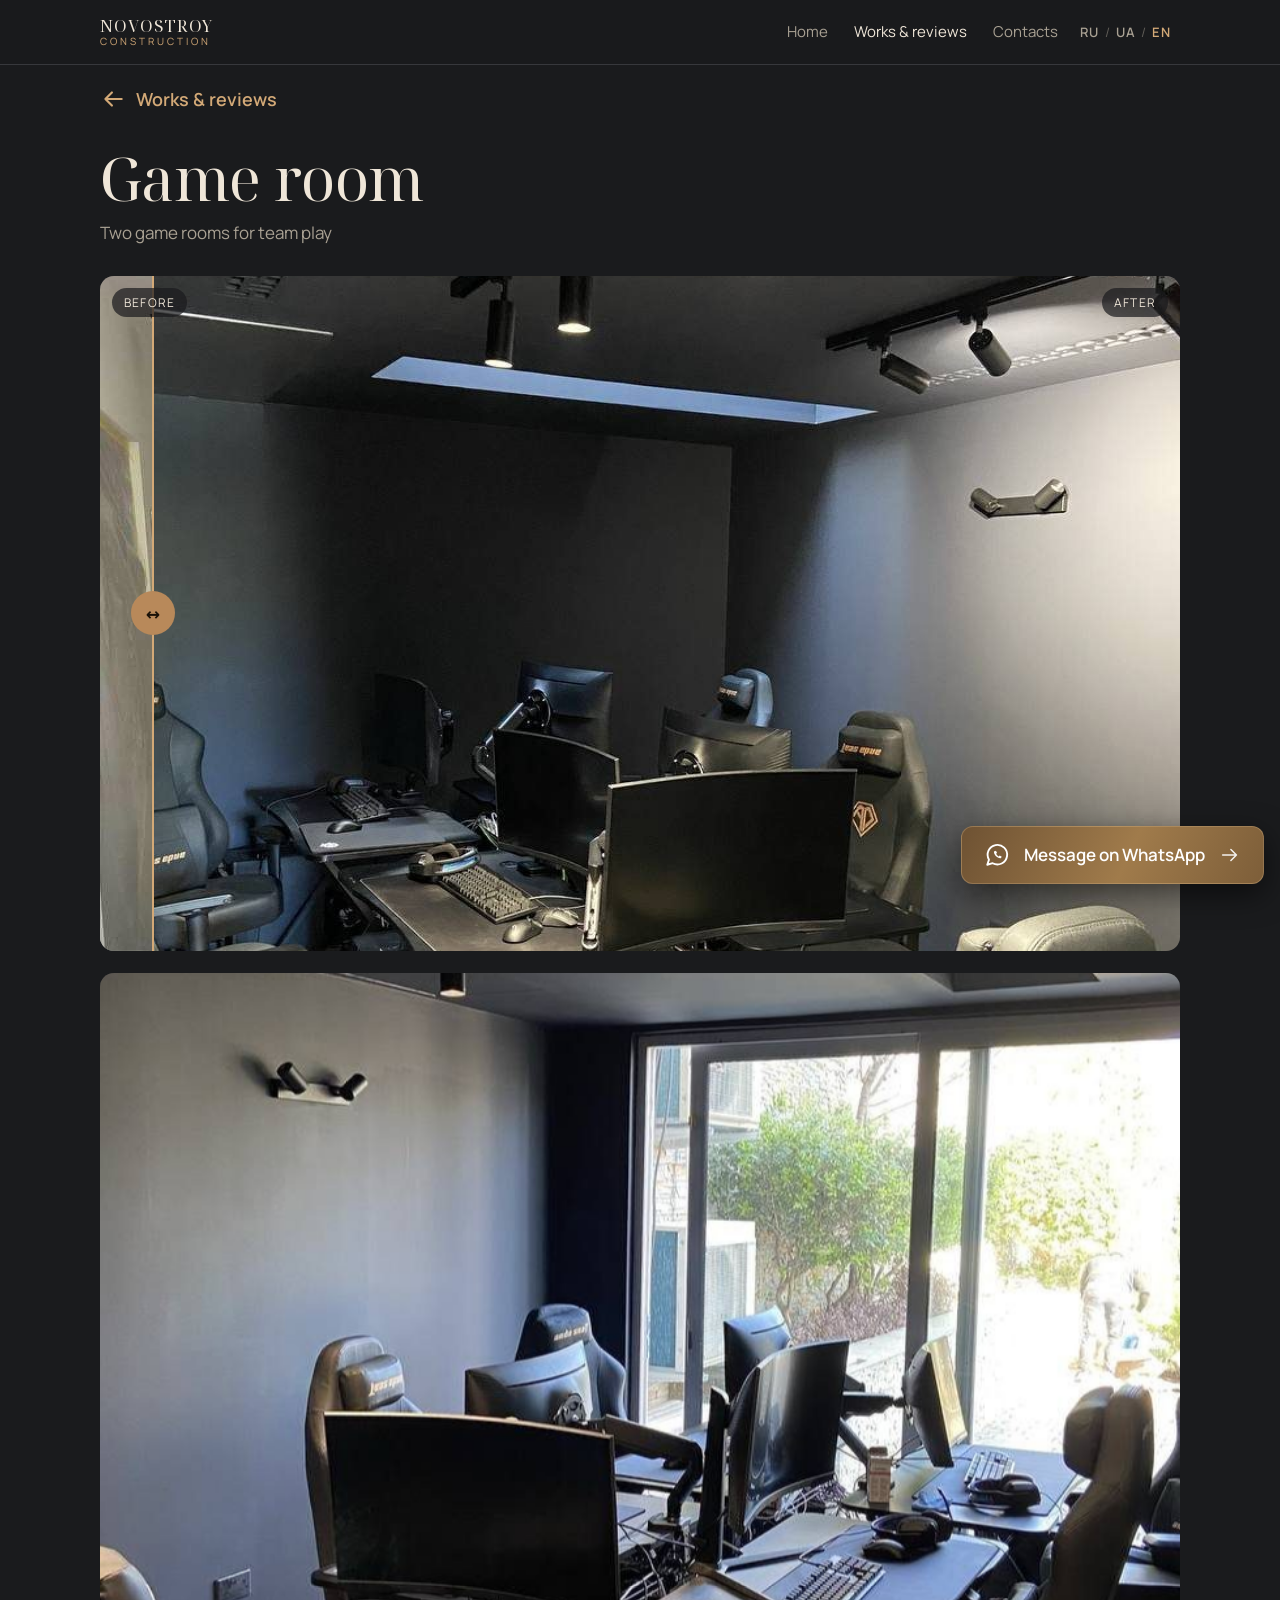
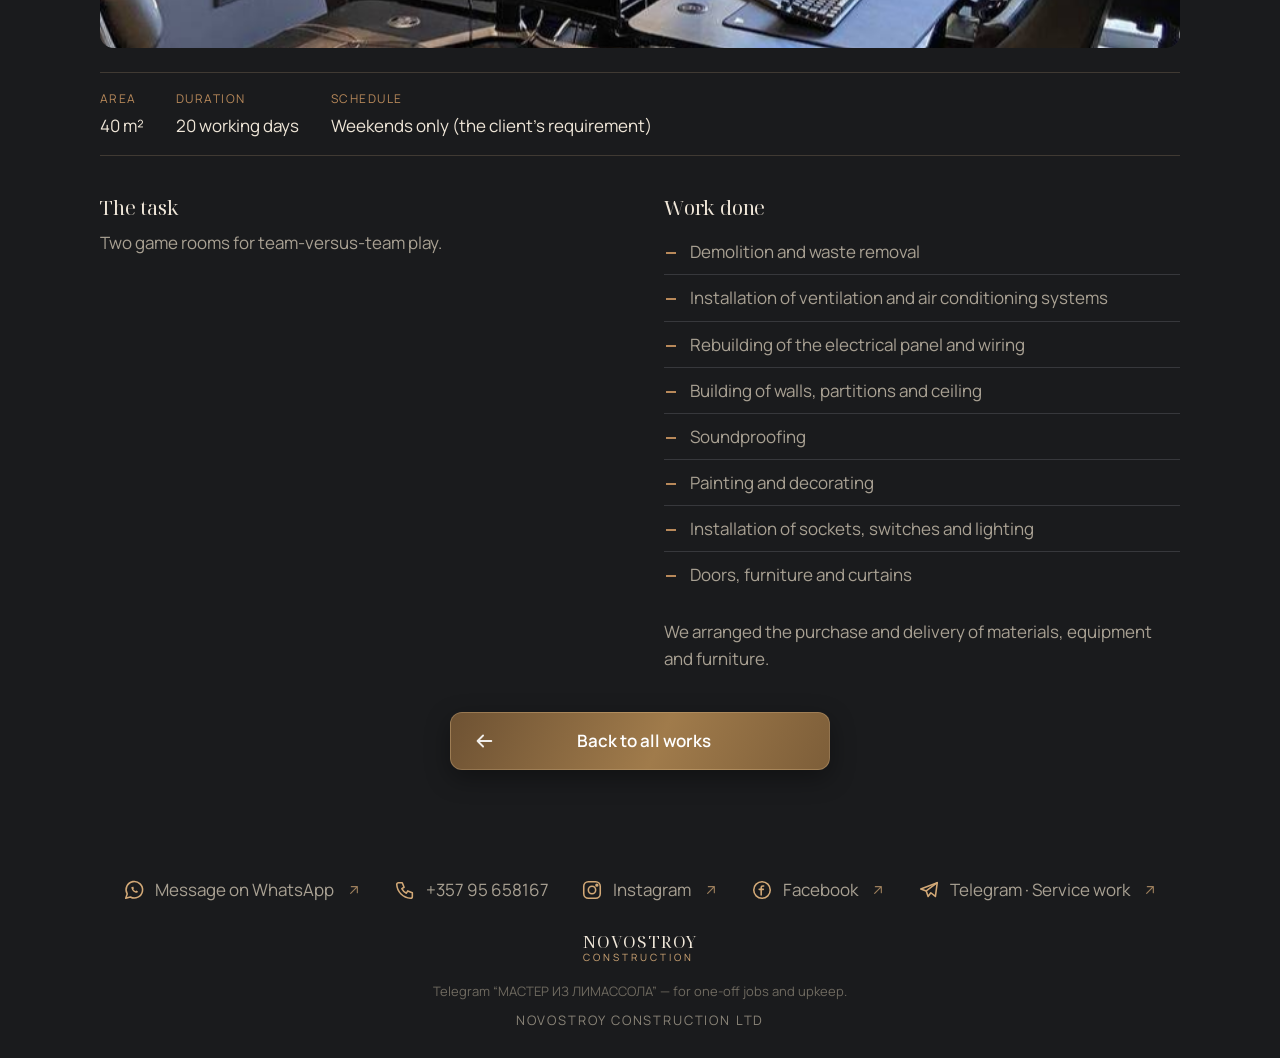
==== commit a1279f98: "Fill villa task, work list and duration" ====
--- a/game.html
+++ b/game.html
@@ -14,8 +14,8 @@
 <link rel="preconnect" href="https://fonts.googleapis.com">
 <link rel="preconnect" href="https://fonts.gstatic.com" crossorigin>
 <link href="https://fonts.googleapis.com/css2?family=Manrope:wght@400;500;600;700&family=Noto+Serif+Display:wght@400;500&display=swap" rel="stylesheet">
-<link rel="stylesheet" href="css/base.css?v=26">
-<link rel="stylesheet" href="css/project.css?v=26">
+<link rel="stylesheet" href="css/base.css?v=27">
+<link rel="stylesheet" href="css/project.css?v=27">
 <script>document.documentElement.classList.add('js')</script>
 </head>
 <body data-page="project" data-title="title_game">
@@ -35,9 +35,9 @@
 </main>
 
 <div id="site-footer"></div>
-<script src="js/config.js?v=26" defer></script>
-<script src="js/i18n.js?v=26" defer></script>
-<script src="js/common.js?v=26" defer></script>
-<script src="js/project.js?v=26" defer></script>
+<script src="js/config.js?v=27" defer></script>
+<script src="js/i18n.js?v=27" defer></script>
+<script src="js/common.js?v=27" defer></script>
+<script src="js/project.js?v=27" defer></script>
 </body>
 </html>
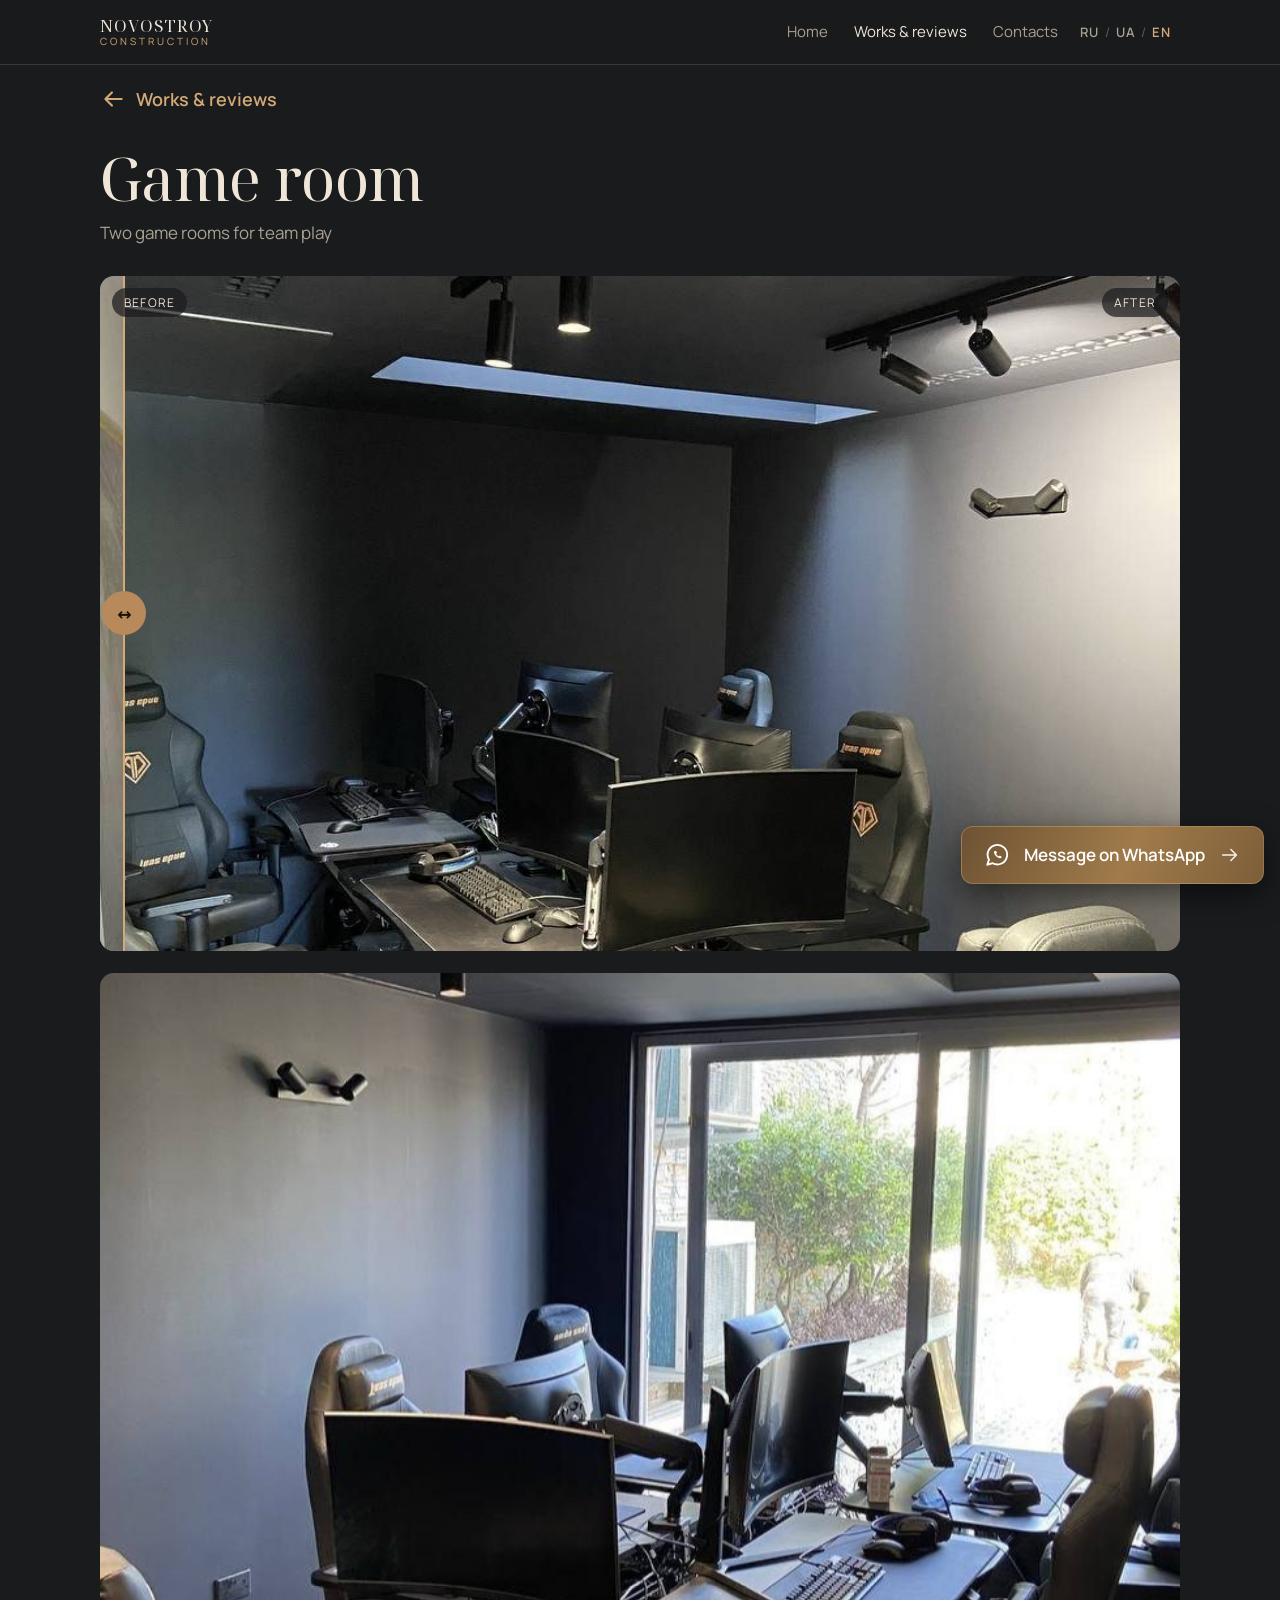
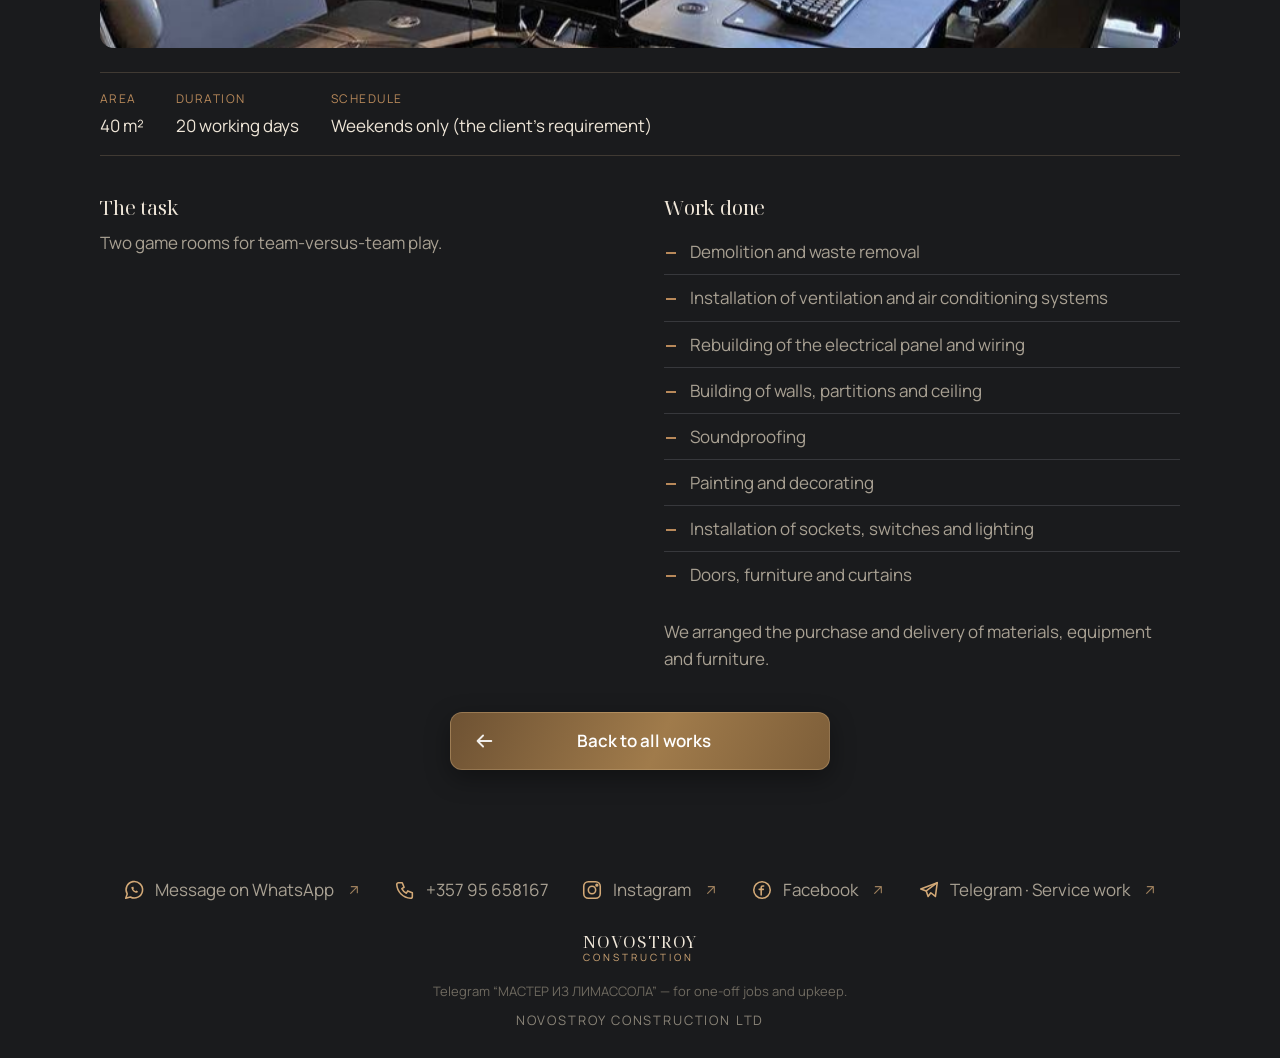
==== commit 8def8b54: "Add roof waterproofing work with video and 3-column other works grid" ====
--- a/game.html
+++ b/game.html
@@ -14,8 +14,8 @@
 <link rel="preconnect" href="https://fonts.googleapis.com">
 <link rel="preconnect" href="https://fonts.gstatic.com" crossorigin>
 <link href="https://fonts.googleapis.com/css2?family=Manrope:wght@400;500;600;700&family=Noto+Serif+Display:wght@400;500&display=swap" rel="stylesheet">
-<link rel="stylesheet" href="css/base.css?v=27">
-<link rel="stylesheet" href="css/project.css?v=27">
+<link rel="stylesheet" href="css/base.css?v=29">
+<link rel="stylesheet" href="css/project.css?v=29">
 <script>document.documentElement.classList.add('js')</script>
 </head>
 <body data-page="project" data-title="title_game">
@@ -35,9 +35,9 @@
 </main>
 
 <div id="site-footer"></div>
-<script src="js/config.js?v=27" defer></script>
-<script src="js/i18n.js?v=27" defer></script>
-<script src="js/common.js?v=27" defer></script>
-<script src="js/project.js?v=27" defer></script>
+<script src="js/config.js?v=29" defer></script>
+<script src="js/i18n.js?v=29" defer></script>
+<script src="js/common.js?v=29" defer></script>
+<script src="js/project.js?v=29" defer></script>
 </body>
 </html>
--- a/css/base.css
+++ b/css/base.css
@@ -304,3 +304,4 @@
 .rvlbl + blockquote { margin-top: 0.5rem; }
 
 .copy.legal { margin-top: 0.5rem; letter-spacing: 0.14em; color: #8a8478; }
+@media (min-width: 640px) { .vgrid { grid-template-columns: repeat(3, 1fr); gap: 2rem 1.25rem; } }
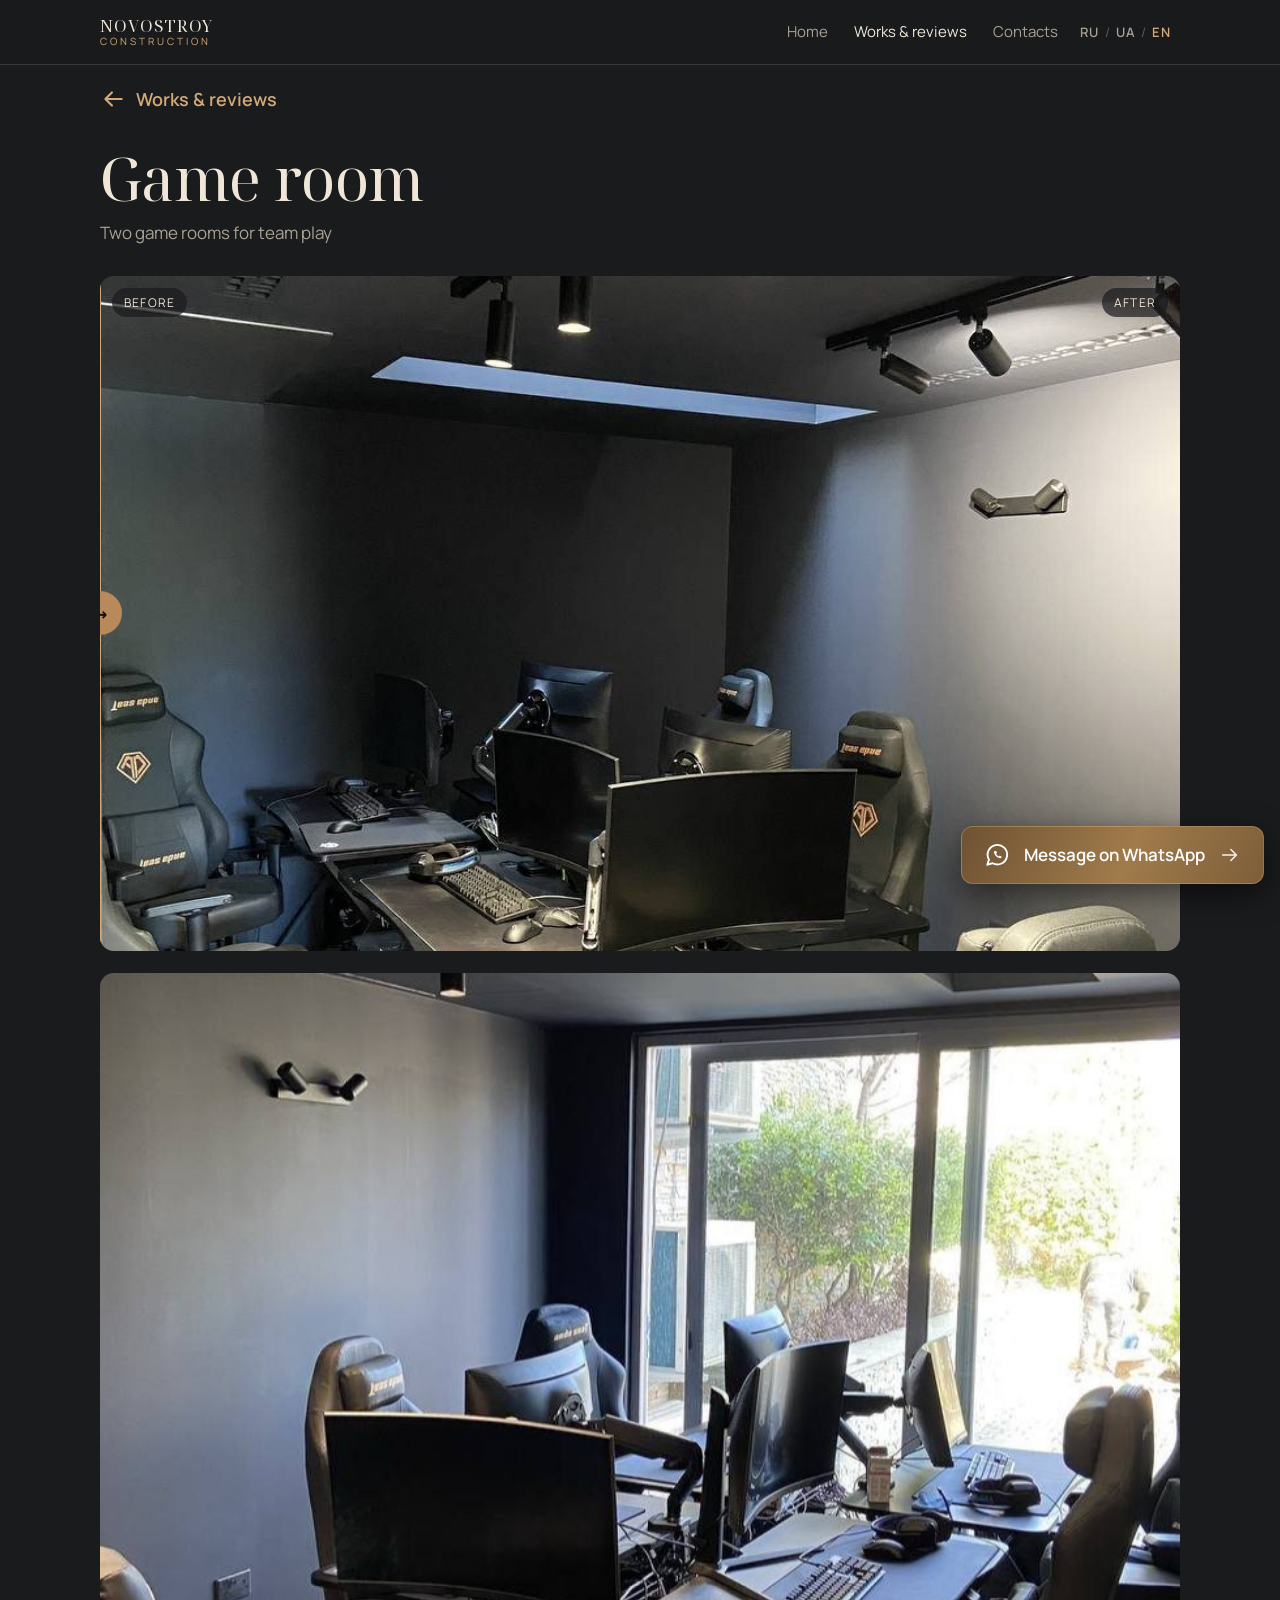
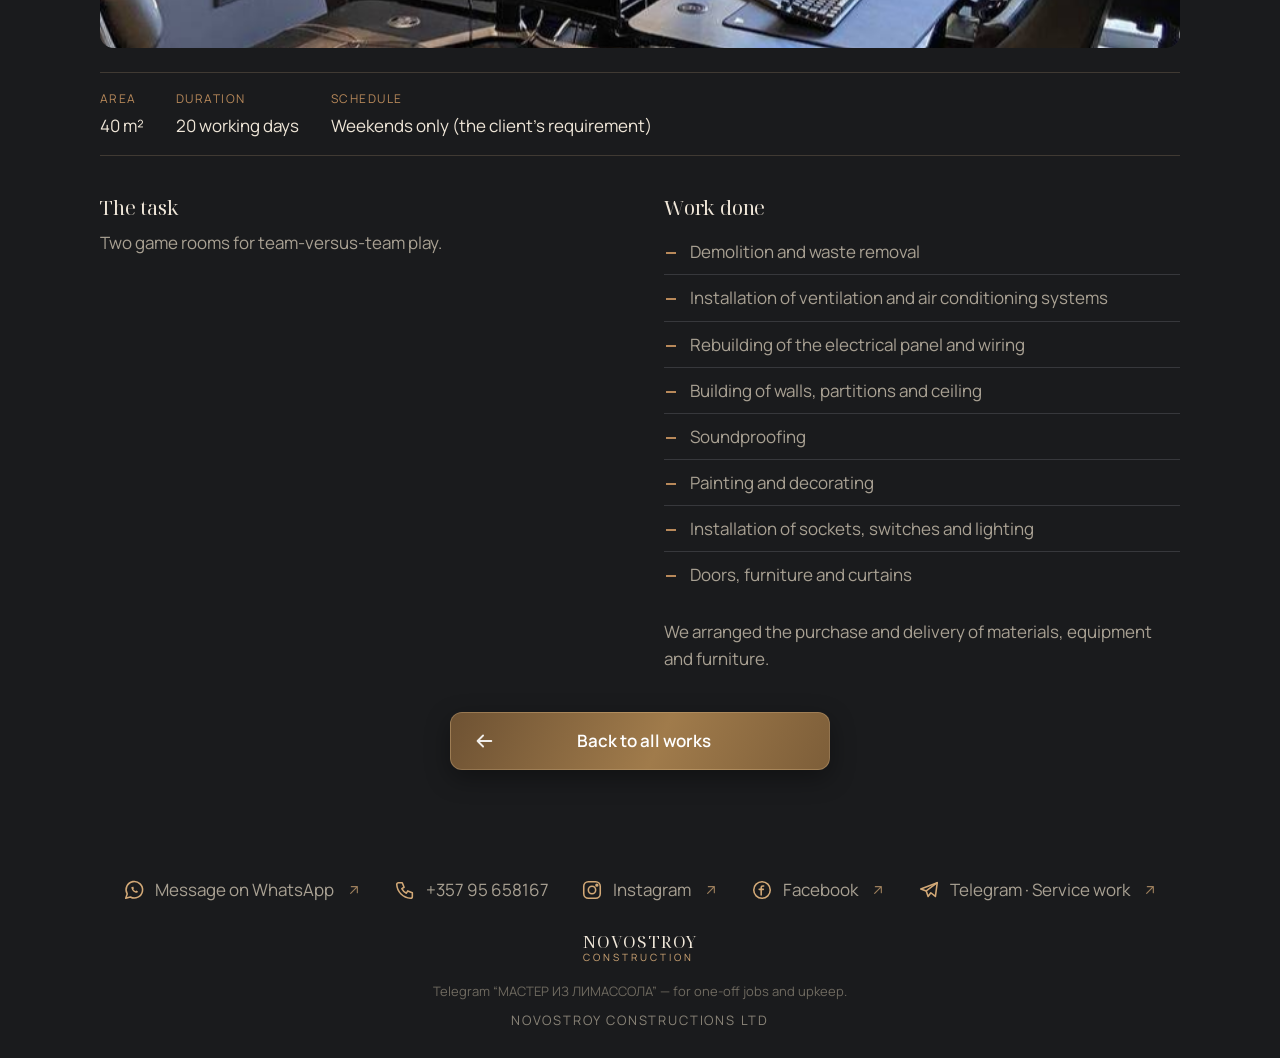
==== commit 0f1fa7d7: "SEO: enable indexing, add canonical, Open Graph, LocalBusiness markup, sitemap, robots, CNAME; fix l" ====
--- a/game.html
+++ b/game.html
@@ -3,19 +3,23 @@
 <head>
 <meta charset="utf-8">
 <meta name="viewport" content="width=device-width, initial-scale=1, viewport-fit=cover">
-<title>Игровая комната — Novostroy Construction</title>
+<title>Ремонт игровой комнаты в Лимассоле — Novostroy Construction</title>
 <meta name="description" content="Игровая комната — Две игровые комнаты для командной игры. Novostroy Construction, Лимассол.">
-<!-- Пока сайт на проверке: просим поисковики его не индексировать. ПЕРЕД ЗАПУСКОМ ЭТУ СТРОКУ УДАЛИТЬ -->
-<meta name="robots" content="noindex, nofollow">
-<meta property="og:title" content="Игровая комната — Novostroy Construction">
+<link rel="canonical" href="https://novostroyconstruction.com.cy/game.html">
+<meta property="og:title" content="Ремонт игровой комнаты в Лимассоле — Novostroy Construction">
 <meta property="og:description" content="Игровая комната — Две игровые комнаты для командной игры. Novostroy Construction, Лимассол.">
 <meta property="og:type" content="website">
+<meta property="og:url" content="https://novostroyconstruction.com.cy/game.html">
+<meta property="og:image" content="https://novostroyconstruction.com.cy/img/game-after2.jpg">
+<meta property="og:site_name" content="Novostroy Construction">
+<meta property="og:locale" content="ru_RU">
+<meta name="twitter:card" content="summary_large_image">
 <link rel="icon" href="img/favicon.png">
 <link rel="preconnect" href="https://fonts.googleapis.com">
 <link rel="preconnect" href="https://fonts.gstatic.com" crossorigin>
 <link href="https://fonts.googleapis.com/css2?family=Manrope:wght@400;500;600;700&family=Noto+Serif+Display:wght@400;500&display=swap" rel="stylesheet">
-<link rel="stylesheet" href="css/base.css?v=29">
-<link rel="stylesheet" href="css/project.css?v=29">
+<link rel="stylesheet" href="css/base.css?v=30">
+<link rel="stylesheet" href="css/project.css?v=30">
 <script>document.documentElement.classList.add('js')</script>
 </head>
 <body data-page="project" data-title="title_game">
@@ -23,8 +27,8 @@
 <main class="wrap project">
   <a class="back" href="works.html"><svg viewBox="0 0 24 24" fill="none" stroke="currentColor" stroke-width="2" stroke-linecap="round" stroke-linejoin="round"><path d="M20 12H5M11 6l-6 6 6 6"/></svg><span data-t="back_w">Работы и отзывы</span></a>
   <div class="page-h"><h1 data-t="o3">Игровая комната</h1><p data-t="o3d">Две игровые комнаты для командной игры</p></div>
-  <div class="ba real" data-ba><img src="img/game-after.jpg" width="960" height="1280" loading="lazy" decoding="async" alt=""><img class="b" src="img/game-before.jpg" width="960" height="1200" loading="lazy" decoding="async" alt=""><span class="ln"></span><span class="kn">↔</span><span class="tag l" data-t="before">До</span><span class="tag r" data-t="after">После</span><input type="range" min="0" max="100" value="50" aria-label="before / after"></div>
-  <div class="gal n1"><div class="gi"><img src="img/game-after2.jpg" width="960" height="1280" loading="lazy" decoding="async" alt=""></div></div>
+  <div class="ba real" data-ba><img src="img/game-after.jpg" width="960" height="1280" loading="lazy" decoding="async" alt="Игровая комната в Лимассоле после ремонта"><img class="b" src="img/game-before.jpg" width="960" height="1200" loading="lazy" decoding="async" alt="Игровая комната в Лимассоле до ремонта"><span class="ln"></span><span class="kn">↔</span><span class="tag l" data-t="before">До</span><span class="tag r" data-t="after">После</span><input type="range" min="0" max="100" value="50" aria-label="before / after"></div>
+  <div class="gal n1"><div class="gi"><img src="img/game-after2.jpg" width="960" height="1280" loading="lazy" decoding="async" alt="Игровая комната в Лимассоле после ремонта"></div></div>
   <dl class="meta"><div><dt data-t="lbl_area">Площадь</dt><dd data-t="o3_area">40 м²</dd></div><div><dt data-t="lbl_term">Срок</dt><dd data-t="o3_term">20 рабочих дней</dd></div><div><dt data-t="lbl_sched">График</dt><dd data-t="o3_sched">Только по выходным (условие заказчика)</dd></div></dl>
   <div class="det">
     <div><h3 data-t="task">Задача</h3><p data-t="o3t">Две игровые комнаты для игры «команда на команду».</p></div>
@@ -35,9 +39,9 @@
 </main>
 
 <div id="site-footer"></div>
-<script src="js/config.js?v=29" defer></script>
-<script src="js/i18n.js?v=29" defer></script>
-<script src="js/common.js?v=29" defer></script>
-<script src="js/project.js?v=29" defer></script>
+<script src="js/config.js?v=30" defer></script>
+<script src="js/i18n.js?v=30" defer></script>
+<script src="js/common.js?v=30" defer></script>
+<script src="js/project.js?v=30" defer></script>
 </body>
 </html>
